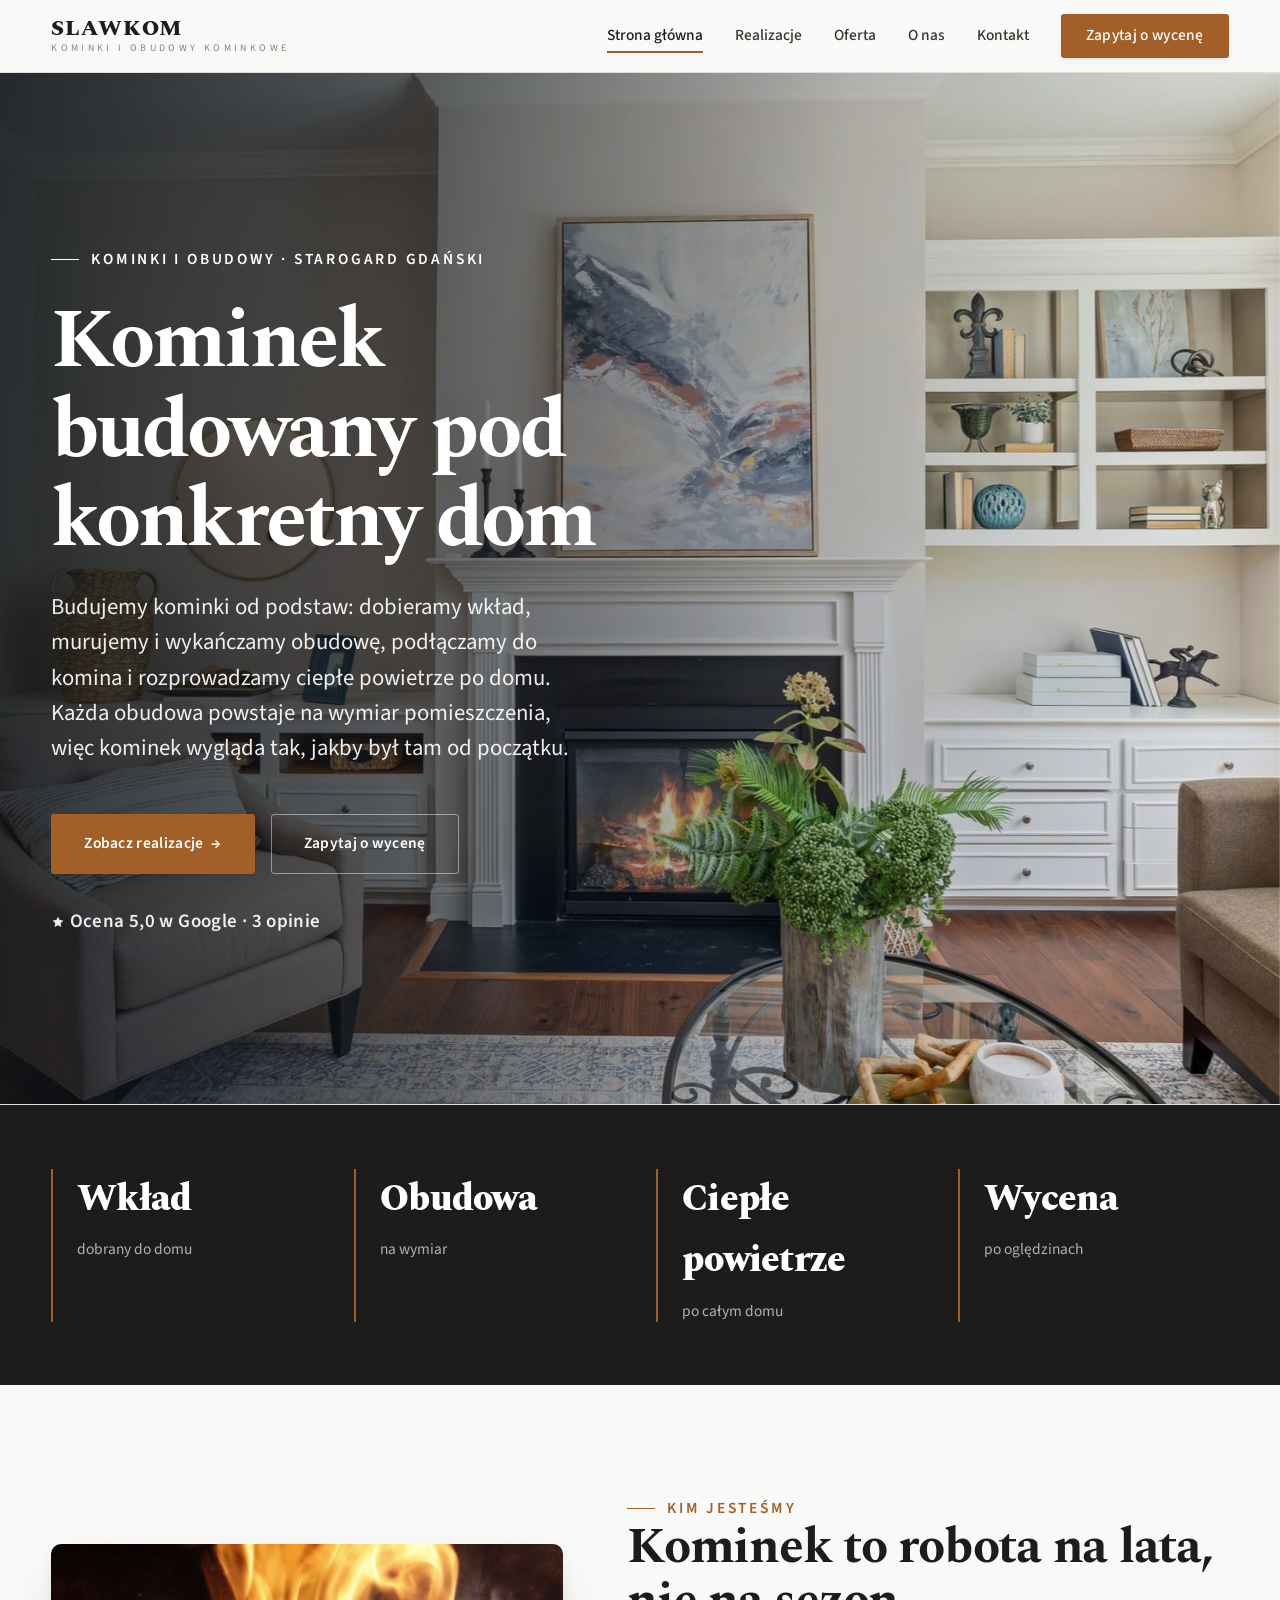
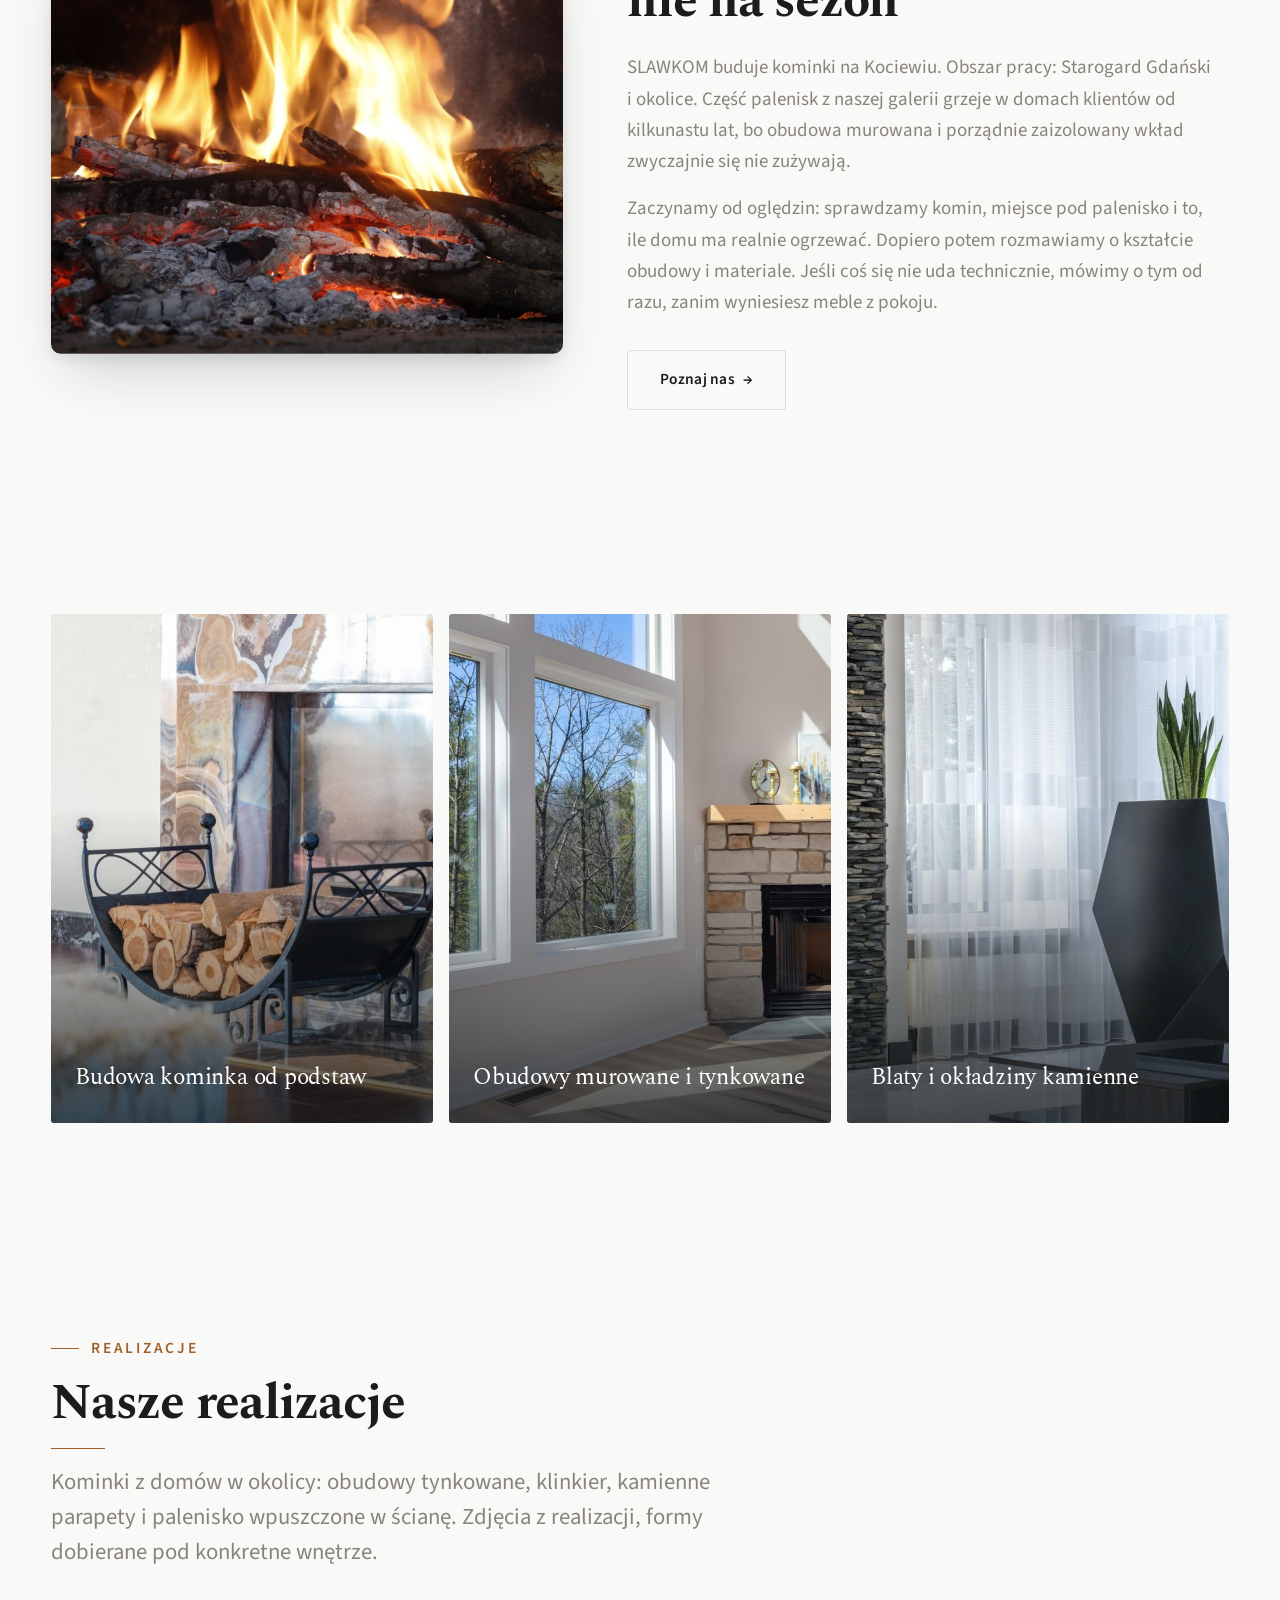
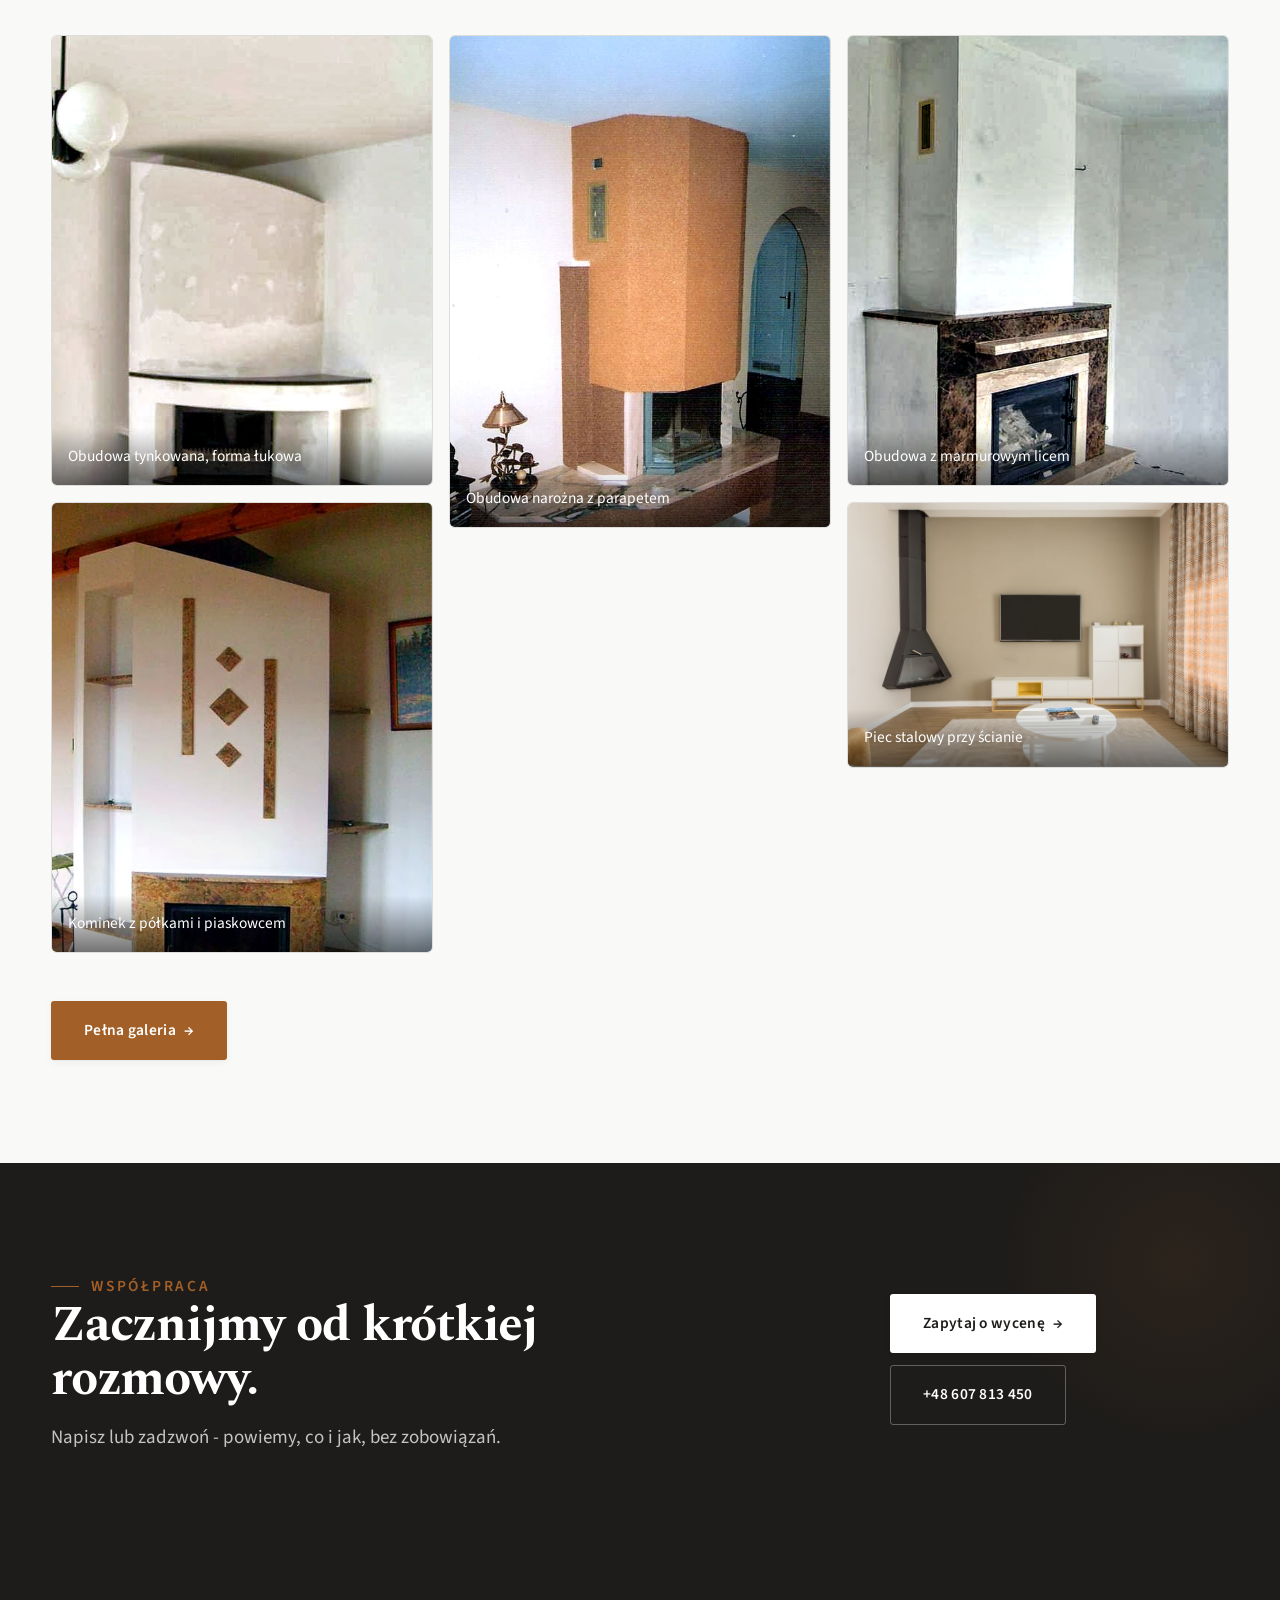
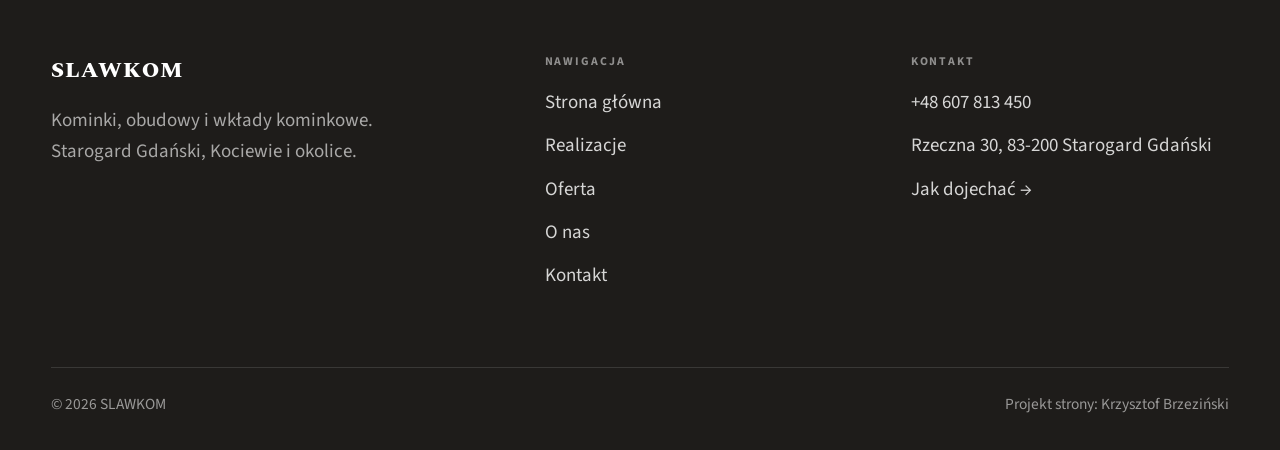
==== index.html @ 8eeb2917 "Strona demo: slawkom" ====
<!DOCTYPE html>
<html lang="pl">
<head>
<meta charset="UTF-8">
<meta name="viewport" content="width=device-width, initial-scale=1.0">
<title>SLAWKOM - Kominki, obudowy i wkłady kominkowe · Starogard Gdański</title>
<meta name="description" content="SLAWKOM - budowa kominków, obudowy murowane i tynkowane, montaż wkładów kominkowych, piece i rozprowadzenie ciepłego powietrza. Starogard Gdański i Kociewie. Zadzwoń i umów oględziny.">
<link rel="preconnect" href="https://fonts.googleapis.com">
<link rel="preconnect" href="https://fonts.gstatic.com" crossorigin>
<link href="https://fonts.googleapis.com/css2?family=Spectral:wght@500;600;700&family=Source+Sans+3:wght@400;500;600&display=swap" rel="stylesheet">
<link rel="stylesheet" href="assets/styles.css">
</head>
<body>

<header class="nav">
  <div class="wrap nav-inner">
    <a class="brand" href="index.html"><span class="name">SLAWKOM</span><span class="sub">Kominki i obudowy kominkowe</span></a>
    <nav class="nav-links">
      <a href="index.html" class="active">Strona główna</a>
      <a href="realizacje.html">Realizacje</a>
      <a href="oferta.html">Oferta</a>
      <a href="o-nas.html">O nas</a>
      <a href="kontakt.html">Kontakt</a>
      <a href="kontakt.html" class="btn btn-accent">Zapytaj o wycenę</a>
    </nav>
    <button class="nav-toggle" aria-label="Menu"><span></span><span></span><span></span></button>
  </div>
</header>

<section class="hero-cine">
  <img src="img/hero.jpg" fetchpriority="high" data-rotate="img/g11.jpg|img/g12.jpg" alt="SLAWKOM - Kominek budowany pod konkretny dom">
  <div class="wrap">
    <div class="hero-copy">
      <span class="eyebrow">Kominki i obudowy · Starogard Gdański</span>
      <h1>Kominek budowany pod konkretny dom</h1>
      <p class="lead">Budujemy kominki od podstaw: dobieramy wkład, murujemy i wykańczamy obudowę, podłączamy do komina i rozprowadzamy ciepłe powietrze po domu. Każda obudowa powstaje na wymiar pomieszczenia, więc kominek wygląda tak, jakby był tam od początku.</p>
      <div class="hero-actions">
        <a href="realizacje.html" class="btn btn-accent">Zobacz realizacje <span class="arr">→</span></a>
        <a href="kontakt.html" class="btn btn-ghost" style="color:#fff;border-color:rgba(255,255,255,.45)">Zapytaj o wycenę</a>
      </div>
      <div style="margin-top:var(--space-6);color:#fff;font-weight:600;letter-spacing:.02em;opacity:.92"><svg class="ico-star" width="14" height="14" viewBox="0 0 24 24" style="vertical-align:-2px" aria-hidden="true"><path d="M12 2.8l2.85 5.8 6.4.93-4.63 4.5 1.1 6.37L12 17.4l-5.72 3 1.1-6.37-4.63-4.5 6.4-.93L12 2.8Z" fill="currentColor"/></svg> Ocena 5,0 w Google · 3 opinie</div>
    </div>
  </div>
</section>
<section class="strip" style="padding-block:0">
  <div class="wrap">
    <div class="item reveal"><div class="k">Wkład</div><div class="v">dobrany do domu</div></div>
    <div class="item reveal"><div class="k">Obudowa</div><div class="v">na wymiar</div></div>
    <div class="item reveal"><div class="k">Ciepłe powietrze</div><div class="v">po całym domu</div></div>
    <div class="item reveal"><div class="k">Wycena</div><div class="v">po oględzinach</div></div>
  </div>
</section>
<section>
  <div class="wrap split">
    <div class="split-art reveal"><img src="img/g1.jpg" alt="SLAWKOM - realizacja" loading="lazy"></div>
    <div class="split-copy reveal">
      <span class="eyebrow">Kim jesteśmy</span>
      <h2>Kominek to robota na lata, nie na sezon</h2>
      <p class="muted">SLAWKOM buduje kominki na Kociewiu. Obszar pracy: Starogard Gdański i okolice. Część palenisk z naszej galerii grzeje w domach klientów od kilkunastu lat, bo obudowa murowana i porządnie zaizolowany wkład zwyczajnie się nie zużywają.</p>
      <p class="muted">Zaczynamy od oględzin: sprawdzamy komin, miejsce pod palenisko i to, ile domu ma realnie ogrzewać. Dopiero potem rozmawiamy o kształcie obudowy i materiale. Jeśli coś się nie uda technicznie, mówimy o tym od razu, zanim wyniesiesz meble z pokoju.</p>
      <a href="o-nas.html" class="btn btn-ghost">Poznaj nas <span class="arr">→</span></a>
    </div>
  </div>
</section>
<section class="gateways-band">
  <div class="wrap">
    <div class="gateways">
      <a href="oferta.html" class="gateway reveal"><img src="img/g2.jpg" alt="Budowa kominka od podstaw" loading="lazy"><span class="g-ttl">Budowa kominka od podstaw</span></a>
      <a href="oferta.html" class="gateway reveal"><img src="img/g7.jpg" alt="Obudowy murowane i tynkowane" loading="lazy"><span class="g-ttl">Obudowy murowane i tynkowane</span></a>
      <a href="oferta.html" class="gateway reveal"><img src="img/g8.jpg" alt="Blaty i okładziny kamienne" loading="lazy"><span class="g-ttl">Blaty i okładziny kamienne</span></a>
    </div>
  </div>
</section>
<section>
  <div class="wrap">
    <div class="head reveal">
      <span class="eyebrow">Realizacje</span>
      <h2>Nasze realizacje</h2>
      <p>Kominki z domów w okolicy: obudowy tynkowane, klinkier, kamienne parapety i palenisko wpuszczone w ścianę. Zdjęcia z realizacji, formy dobierane pod konkretne wnętrze.</p>
    </div>
    <div class="gallery-masonry">
      <figure class="m-tile reveal"><img src="img/g3.jpg" alt="Obudowa tynkowana, forma łukowa" loading="lazy"><div class="cap">Obudowa tynkowana, forma łukowa</div></figure>
      <figure class="m-tile reveal"><img src="img/g4.jpg" alt="Kominek z półkami i piaskowcem" loading="lazy"><div class="cap">Kominek z półkami i piaskowcem</div></figure>
      <figure class="m-tile reveal"><img src="img/g5.jpg" alt="Obudowa narożna z parapetem" loading="lazy"><div class="cap">Obudowa narożna z parapetem</div></figure>
      <figure class="m-tile reveal"><img src="img/g6.jpg" alt="Obudowa z marmurowym licem" loading="lazy"><div class="cap">Obudowa z marmurowym licem</div></figure>
      <figure class="m-tile reveal"><img src="img/g9.jpg" alt="Piec stalowy przy ścianie" loading="lazy"><div class="cap">Piec stalowy przy ścianie</div></figure>
    </div>
    <div style="margin-top:var(--space-7)" class="reveal"><a href="realizacje.html" class="btn btn-accent">Pełna galeria <span class="arr">→</span></a></div>
  </div>
</section>
<section class="cta">
  <div class="wrap">
    <div class="reveal">
      <span class="eyebrow">Współpraca</span>
      <h2>Zacznijmy od krótkiej rozmowy.</h2>
      <p>Napisz lub zadzwoń - powiemy, co i jak, bez zobowiązań.</p>
    </div>
    <div class="cta-actions reveal">
      <a href="kontakt.html" class="btn btn-light">Zapytaj o wycenę <span class="arr">→</span></a>
      <a href="tel:+48607813450" class="btn btn-ghost" style="color:#fff;border-color:rgba(255,255,255,.3)">+48 607 813 450</a>
    </div>
  </div>
</section>

<footer>
  <div class="wrap">
    <div class="foot-grid">
      <div class="foot-brand">
        <div class="name">SLAWKOM</div>
        <p>Kominki, obudowy i wkłady kominkowe. Starogard Gdański, Kociewie i okolice.</p>
      </div>
      <div class="foot-col">
        <h4>Nawigacja</h4>
        <a href="index.html">Strona główna</a>
        <a href="realizacje.html">Realizacje</a>
        <a href="oferta.html">Oferta</a>
        <a href="o-nas.html">O nas</a>
        <a href="kontakt.html">Kontakt</a>
      </div>
      <div class="foot-col">
        <h4>Kontakt</h4>
        <a href="tel:+48607813450">+48 607 813 450</a>
        <p>Rzeczna 30, 83-200 Starogard Gdański</p>
        <a href="https://maps.google.com/?cid=13414595257385920617" target="_blank" rel="noopener">Jak dojechać →</a>
      </div>
    </div>
    <div class="foot-bot">
      <span>© 2026 SLAWKOM</span>
      <span>Projekt strony: Krzysztof Brzeziński</span>
    </div>
  </div>
</footer>


<script src="assets/main.js"></script>
</body>
</html>
---- assets/styles.css ----
/* ============================================================
   STOLBASZ — premium, architektoniczny B2B fit-out
   Jasna paleta, zero brązu. System wg premium-web-craft.
   Projekt strony: Krzysztof Brzeziński
   ============================================================ */

:root{
  /* PALETA — jasna, architektoniczna, chłodna */
  --paper:#F2F1EE;          /* główne tło */
  --paper-2:#E5E3DE;        /* sekcje alternatywne (chłodny jasny szary) */
  --paper-3:#E5E3DE;        /* delikatne wypełnienia */
  --ink:#1E1C1A;            /* tekst główny — chłodny grafit */
  --ink-soft:#38332F;       /* nagłówki drugorzędne */
  --muted:#88837B;          /* tekst poboczny */
  --line:rgba(30,28,26,.12);/* hairline */
  --accent:#836A42;         /* stonowany petrol-slate — jedyny akcent */
  --accent-d:#67522F;
  --accent-soft:rgba(131,106,66,.10);
  --dark:#1E1C1A;           /* sekcje ciemne (stopka/CTA) */

  /* ODSTĘPY — skala 4/8 */
  --space-1:4px; --space-2:8px; --space-3:12px; --space-4:16px; --space-5:24px;
  --space-6:32px; --space-7:48px; --space-8:64px; --space-9:96px; --space-10:128px;

  /* TYPOGRAFIA — fluid clamp() (skala podbita 16.07.2026: większe, czytelniejsze litery — uwaga Adama) */
  --text-sm:clamp(.9rem,.87rem + .12vw,1rem);
  --text-base:clamp(1.08rem,1.04rem + .18vw,1.2rem);
  --text-lg:clamp(1.24rem,1.15rem + .34vw,1.44rem);
  --text-h3:clamp(1.34rem,1.22rem + .55vw,1.66rem);
  --text-h2:clamp(2.1rem,1.66rem + 2.1vw,3.1rem);
  --text-h1:clamp(2.9rem,2.1rem + 4vw,5.1rem);

  /* PROMIENIE — architektoniczne, raczej ostre */
  --r-sm:3px; --r-md:6px; --r-lg:10px;

  /* RUCH */
  --ease:cubic-bezier(.25,.46,.45,.94); --dur:.24s;

  /* CIENIE — miękkie, warstwowe */
  --sh-sm:0 1px 2px rgba(16,24,32,.04), 0 2px 8px rgba(16,24,32,.05);
  --sh-md:0 2px 6px rgba(16,24,32,.05), 0 12px 28px -8px rgba(16,24,32,.12);
  --sh-lg:0 6px 14px rgba(16,24,32,.07), 0 26px 56px -18px rgba(16,24,32,.22);

  --hairline:1px solid var(--line);

  --font-display:'Spectral',serif;
  --font-body:'Source Sans 3',sans-serif;
}

*{box-sizing:border-box;margin:0;padding:0}
html{scroll-behavior:smooth}
body{
  font-family:var(--font-body);
  font-size:var(--text-base);
  line-height:1.65;
  color:var(--ink);
  background:var(--paper);
  -webkit-font-smoothing:antialiased;
  text-rendering:optimizeLegibility;
}
img{max-width:100%;display:block}
a{color:inherit;text-decoration:none}

.wrap{width:min(92%,1180px);margin-inline:auto}
section{padding-block:clamp(52px,6.5vw,96px)}

h1,h2,h3{font-family:var(--font-display);font-weight:700;line-height:1.08;letter-spacing:-.02em;color:var(--ink)}
h1{font-size:var(--text-h1);letter-spacing:-.035em}
h2{font-size:var(--text-h2);letter-spacing:-.025em}
h3{font-size:var(--text-h3)}
p{max-width:65ch}

.eyebrow{
  font-family:var(--font-body);
  font-size:var(--text-sm);
  font-weight:600;
  letter-spacing:.18em;
  text-transform:uppercase;
  color:var(--accent);
  display:inline-flex;align-items:center;gap:var(--space-3);
}
.eyebrow::before{content:"";width:28px;height:1px;background:var(--accent);display:inline-block}

.muted{color:var(--muted)}
.lead{font-size:var(--text-lg);line-height:1.55;color:var(--ink-soft);max-width:50ch}

/* ---------- BUTTONS ---------- */
.btn{
  display:inline-flex;align-items:center;gap:var(--space-2);
  font-weight:600;font-size:var(--text-sm);letter-spacing:.02em;
  padding:var(--space-4) var(--space-6);
  border-radius:var(--r-sm);
  transition:transform var(--dur) var(--ease),box-shadow var(--dur) var(--ease),background var(--dur) var(--ease);
  cursor:pointer;border:1px solid transparent;
}
.btn-accent{background:var(--accent);color:#fff;box-shadow:var(--sh-sm)}
.btn-accent:hover{background:var(--accent-d);transform:translateY(-2px);box-shadow:var(--sh-md)}
.btn-accent:active{transform:translateY(0);box-shadow:var(--sh-sm)}
.btn-ghost{background:transparent;color:var(--ink);border-color:var(--line)}
.btn-ghost:hover{border-color:var(--accent);color:var(--accent);transform:translateY(-2px)}
.btn-light{background:#fff;color:var(--ink);box-shadow:var(--sh-sm)}
.btn-light:hover{transform:translateY(-2px);box-shadow:var(--sh-md)}
.btn .arr{transition:transform var(--dur) var(--ease)}
.btn:hover .arr{transform:translateX(4px)}

/* ---------- NAV ---------- */
.nav{
  position:sticky;top:0;z-index:50;
  background:color-mix(in srgb,var(--paper) 88%,transparent);
  backdrop-filter:saturate(140%) blur(10px);
  border-bottom:var(--hairline);
}
.nav-inner{display:flex;align-items:center;justify-content:space-between;height:72px}
.brand{display:flex;flex-direction:column;line-height:1}
.brand .name{font-family:var(--font-display);font-weight:800;font-size:1.35rem;letter-spacing:.04em}
.brand .sub{font-size:.62rem;letter-spacing:.34em;text-transform:uppercase;color:var(--muted);margin-top:5px}
.nav-links{display:flex;align-items:center;gap:var(--space-6)}
.nav-links a{font-size:var(--text-sm);font-weight:500;color:var(--ink-soft);position:relative;padding-block:4px;transition:color var(--dur) var(--ease)}
.nav-links a::after{content:"";position:absolute;left:0;bottom:0;width:0;height:1.5px;background:var(--accent);transition:width var(--dur) var(--ease)}
.nav-links a:hover,.nav-links a.active{color:var(--ink)}
.nav-links a:hover::after,.nav-links a.active::after{width:100%}
.nav-links .btn{padding:var(--space-2) var(--space-5)}
/* przyciski w nav: właściwy kolor (przebij .nav-links a) + bez podkreślenia */
.nav-links a.btn-accent{color:#fff}
.nav-links a.btn-ghost,.nav-links a.btn-light{color:var(--ink)}
.nav-links a.btn::after{display:none}
.nav-toggle{display:none;background:none;border:none;cursor:pointer;flex-direction:column;gap:5px;padding:8px}
.nav-toggle span{width:24px;height:2px;background:var(--ink);transition:var(--dur)}

/* ---------- HERO (split) ---------- */
.hero{position:relative;overflow:hidden;border-bottom:var(--hairline)}
.hero-grid{display:grid;grid-template-columns:1.05fr .95fr;gap:clamp(24px,4vw,60px);align-items:center;
  padding-block:clamp(36px,4.5vw,64px)}
.hero-copy .eyebrow{margin-bottom:var(--space-5)}
.hero-copy h1{margin-bottom:var(--space-5)}
.hero-copy .lead{margin-bottom:var(--space-7)}
.hero-actions{display:flex;flex-wrap:wrap;gap:var(--space-4)}
.hero-art{position:relative;aspect-ratio:4/3;border-radius:var(--r-lg);overflow:hidden;box-shadow:var(--sh-lg)}
.hero-art img{width:100%;height:100%;object-fit:cover}
.hero-art::after{content:"";position:absolute;inset:0;background:linear-gradient(180deg,transparent 55%,rgba(18,24,28,.28))}
.hero-badge{position:absolute;left:var(--space-5);bottom:var(--space-5);z-index:2;
  background:rgba(252,252,251,.94);backdrop-filter:blur(4px);
  border-radius:var(--r-md);padding:var(--space-4) var(--space-5);box-shadow:var(--sh-md);max-width:78%}
.hero-badge strong{display:block;font-family:var(--font-display);font-size:1rem;letter-spacing:-.01em}
.hero-badge span{font-size:var(--text-sm);color:var(--muted)}

/* ---------- HERO duży / kinowy (strona główna) ---------- */
.hero-cine{position:relative;min-height:clamp(560px,82vh,840px);min-height:clamp(560px,82svh,840px);display:flex;align-items:center;overflow:hidden;border-bottom:var(--hairline)}
.hero-cine>img{position:absolute;inset:0;width:100%;height:100%;object-fit:cover;z-index:0}
.hero-cine::after{content:"";position:absolute;inset:0;z-index:1;
  background:linear-gradient(95deg,rgba(13,18,23,.86) 0%,rgba(13,18,23,.64) 32%,rgba(13,18,23,.24) 62%,rgba(13,18,23,.04) 100%)}
.hero-cine .wrap{position:relative;z-index:2;padding-block:var(--space-8)}
.hero-cine .hero-copy{max-width:660px}
.hero-cine .eyebrow{color:#fff;margin-bottom:var(--space-5)}
.hero-cine .eyebrow::before{background:#fff}
.hero-cine h1{color:#fff;margin-bottom:var(--space-5);font-size:clamp(2.9rem,2rem + 4.4vw,5.2rem)}
.hero-cine .lead{color:rgba(255,255,255,.92);max-width:48ch;margin-bottom:var(--space-7)}
.hero-cine .hero-actions{display:flex;flex-wrap:wrap;gap:var(--space-4)}
@media(max-width:680px){
  .hero-cine{min-height:clamp(520px,76vh,640px);min-height:clamp(520px,76svh,640px);align-items:flex-end}
  .hero-cine::after{background:linear-gradient(0deg,rgba(13,18,23,.9) 6%,rgba(13,18,23,.45) 55%,rgba(13,18,23,.25) 100%)}
  .hero-cine .wrap{padding-bottom:var(--space-9)}
}

/* full-bleed hero variant (podstrony) */
.pagehead{position:relative;min-height:46vh;min-height:46svh;display:flex;align-items:flex-end;overflow:hidden;border-bottom:var(--hairline)}
.pagehead img{position:absolute;inset:0;width:100%;height:100%;object-fit:cover}
.pagehead::after{content:"";position:absolute;inset:0;background:linear-gradient(180deg,rgba(18,24,28,.25),rgba(18,24,28,.62))}
.pagehead .wrap{position:relative;z-index:2;padding-block:var(--space-9);color:#fff}
.pagehead h1{color:#fff;max-width:18ch}
.pagehead .eyebrow{color:#fff}
.pagehead .eyebrow::before{background:#fff}
.pagehead p{color:rgba(255,255,255,.86);margin-top:var(--space-4);max-width:54ch}

/* ---------- STRIP (pasek skrótów / liczby) ---------- */
.strip{background:var(--dark);color:#fff}
.strip .wrap{display:grid;grid-template-columns:repeat(4,1fr);gap:var(--space-6);padding-block:var(--space-8)}
.strip .item .k{font-family:var(--font-display);font-size:clamp(1.6rem,1.2rem + 1.4vw,2.4rem);font-weight:800;letter-spacing:-.02em;color:#fff}
.strip .item .v{font-size:var(--text-sm);color:rgba(255,255,255,.66);margin-top:var(--space-2);line-height:1.45}
.strip .item{border-left:2px solid var(--accent);padding-left:var(--space-5)}

/* ---------- SECTION HEAD ---------- */
.head{max-width:48rem;margin-bottom:var(--space-8)}
.head.center{margin-inline:auto;text-align:center}
.head .eyebrow{margin-bottom:var(--space-4)}
.head h2{margin-bottom:var(--space-4)}
.head p{color:var(--muted);font-size:var(--text-lg);line-height:1.55}
.head.center p{margin-inline:auto}

/* ---------- INTRO SPLIT ---------- */
.split{display:grid;grid-template-columns:.92fr 1.08fr;gap:clamp(28px,5vw,80px);align-items:center}
.split.rev{grid-template-columns:1.08fr .92fr}
.split.rev .split-art{order:-1}
.split-art{position:relative;aspect-ratio:5/4;border-radius:var(--r-lg);overflow:hidden;box-shadow:var(--sh-lg)}
.split-art img{width:100%;height:100%;object-fit:cover}
.split-copy h2{margin-bottom:var(--space-5)}
.split-copy p+p{margin-top:var(--space-4)}
.split-copy .btn{margin-top:var(--space-6)}

/* ---------- SERVICES (zakres) ---------- */
.svc-grid{display:grid;grid-template-columns:repeat(auto-fit,minmax(280px,1fr));gap:var(--space-5)}
.svc{background:#fff;border:var(--hairline);border-radius:var(--r-md);padding:var(--space-7) var(--space-6);
  transition:transform var(--dur) var(--ease),box-shadow var(--dur) var(--ease),border-color var(--dur) var(--ease);
  position:relative;overflow:hidden}
.svc::before{content:"";position:absolute;left:0;top:0;width:3px;height:0;background:var(--accent);transition:height var(--dur) var(--ease)}
.svc:hover{transform:translateY(-4px);box-shadow:var(--sh-md);border-color:transparent}
.svc:hover::before{height:100%}
.svc .ic{font-family:var(--font-display);font-size:.8rem;font-weight:700;letter-spacing:.12em;color:var(--accent);margin-bottom:var(--space-4)}
.svc h3{margin-bottom:var(--space-3);font-size:1.22rem}
.svc p{color:var(--muted);font-size:var(--text-base);line-height:1.6}

/* big detailed service rows */
.svc-row{display:grid;grid-template-columns:.8fr 1.2fr;gap:clamp(20px,4vw,60px);align-items:center;padding-block:var(--space-8)}
.svc-row+.svc-row{border-top:var(--hairline)}
.svc-row.rev{grid-template-columns:1.2fr .8fr}
.svc-row.rev .svc-row-art{order:-1}
.svc-row-art{aspect-ratio:4/3;border-radius:var(--r-md);overflow:hidden;box-shadow:var(--sh-md)}
.svc-row-art img{width:100%;height:100%;object-fit:cover}
.svc-row h3{font-size:1.5rem;margin-bottom:var(--space-4)}
.svc-row .num{font-family:var(--font-display);font-size:.85rem;font-weight:700;letter-spacing:.14em;color:var(--accent);display:block;margin-bottom:var(--space-3)}
.svc-row ul{list-style:none;margin-top:var(--space-4);display:flex;flex-direction:column;gap:var(--space-2)}
.svc-row li{position:relative;padding-left:var(--space-5);color:var(--muted);font-size:var(--text-base)}
.svc-row li::before{content:"";position:absolute;left:0;top:.62em;width:8px;height:1px;background:var(--accent)}

/* ---------- GALLERY (realizacje) ---------- */
.gallery{display:grid;grid-template-columns:repeat(12,1fr);gap:var(--space-4);grid-auto-rows:200px}
/* GALERIA MASONRY — pionowe zdjęcia (portrety beauty/wellness) bez przycinania: kolumny, height auto */
.gallery-masonry{column-count:3;column-gap:var(--space-4)}
@media(max-width:900px){.gallery-masonry{column-count:2}}
@media(max-width:560px){.gallery-masonry{column-count:1}}
.gallery-masonry .m-tile{break-inside:avoid;margin:0 0 var(--space-4);padding:0;position:relative;overflow:hidden;border-radius:var(--r-md);border:1px solid var(--line)}
.gallery-masonry .m-tile img{width:100%;height:auto;display:block}
.gallery-masonry .m-tile .cap{position:absolute;left:0;right:0;bottom:0;padding:var(--space-4);color:#fff;background:linear-gradient(0deg,rgba(0,0,0,.55),transparent);font-size:var(--text-sm)}
.gallery-masonry .m-tile .cap small{display:block;font-weight:400;opacity:.78;letter-spacing:.04em;text-transform:uppercase;font-size:.66rem;margin-top:3px}
.tile{position:relative;overflow:hidden;border-radius:var(--r-md);box-shadow:var(--sh-sm);
  transition:transform var(--dur) var(--ease),box-shadow var(--dur) var(--ease)}
.tile img{width:100%;height:100%;object-fit:cover;transition:transform .6s var(--ease)}
.tile:hover{box-shadow:var(--sh-md)}
.tile:hover img{transform:scale(1.05)}
.tile .cap{position:absolute;left:0;right:0;bottom:0;padding:var(--space-5) var(--space-4) var(--space-4);
  background:linear-gradient(transparent,rgba(18,24,28,.78));color:#fff;
  font-size:var(--text-sm);font-weight:600;letter-spacing:.01em;
  opacity:0;transform:translateY(8px);transition:var(--dur) var(--ease)}
.tile:hover .cap{opacity:1;transform:translateY(0)}
.tile .cap small{display:block;font-weight:400;opacity:.78;letter-spacing:.04em;text-transform:uppercase;font-size:.66rem;margin-top:3px}
/* bento spans */
.t-wide{grid-column:span 6}
.t-tall{grid-column:span 6;grid-row:span 2}
.t-std{grid-column:span 6}
.t-third{grid-column:span 4}
.t-two3{grid-column:span 8}

/* ---------- TRUST / WIARYGODNOŚĆ ---------- */
.trust{background:var(--paper-2)}
.trust-grid{display:grid;grid-template-columns:repeat(auto-fit,minmax(240px,1fr));gap:var(--space-5);margin-top:var(--space-7)}
.trust-card{background:#fff;border-radius:var(--r-md);padding:var(--space-7) var(--space-6);box-shadow:var(--sh-sm);border-top:3px solid var(--accent)}
.trust-card .big{font-family:var(--font-display);font-size:clamp(1.8rem,1.3rem + 1.6vw,2.6rem);font-weight:800;letter-spacing:-.02em;color:var(--ink);line-height:1}
.trust-card h3{font-size:1.12rem;margin:var(--space-3) 0 var(--space-2)}
.trust-card p{color:var(--muted);font-size:var(--text-base);line-height:1.55}

/* ---------- CTA band ---------- */
.cta{background:var(--dark);color:#fff;position:relative;overflow:hidden}
.cta .wrap{display:grid;grid-template-columns:1.4fr .6fr;gap:var(--space-7);align-items:center;position:relative;z-index:2}
.cta h2{color:#fff;max-width:20ch}
.cta p{color:rgba(255,255,255,.74);margin-top:var(--space-4)}
.cta-actions{display:flex;flex-direction:column;gap:var(--space-3);align-items:flex-start}
.cta::before{content:"";position:absolute;right:-80px;top:-80px;width:360px;height:360px;border-radius:50%;
  background:radial-gradient(circle,var(--accent-soft),transparent 70%)}

/* ---------- CONTACT ---------- */
.contact-grid{display:grid;grid-template-columns:.85fr 1.15fr;gap:clamp(28px,4vw,56px);align-items:start}
.info-list{display:flex;flex-direction:column;gap:var(--space-2)}
.info-row{display:flex;gap:var(--space-4);align-items:flex-start;padding-block:var(--space-4);border-bottom:var(--hairline)}
.info-row .ic{flex:none;width:42px;height:42px;display:grid;place-items:center;border-radius:50%;
  background:var(--accent-soft);color:var(--accent);font-size:1.05rem}
.info-row .lbl{font-size:.72rem;letter-spacing:.14em;text-transform:uppercase;color:var(--muted)}
.info-row .val{font-weight:600;font-size:var(--text-base);margin-top:2px}
.info-row a.val:hover{color:var(--accent)}
.map{border:none;border-radius:var(--r-lg);box-shadow:var(--sh-md);width:100%;height:100%;min-height:380px;filter:grayscale(.2) contrast(1.02)}
.form{background:#fff;border:var(--hairline);border-radius:var(--r-lg);padding:clamp(24px,3vw,40px);box-shadow:var(--sh-sm)}
.form .fld{margin-bottom:var(--space-5)}
.form label{display:block;font-size:var(--text-sm);font-weight:600;margin-bottom:var(--space-2)}
.form input,.form textarea{width:100%;font-family:inherit;font-size:var(--text-base);color:var(--ink);
  padding:var(--space-4);border:var(--hairline);border-radius:var(--r-sm);background:var(--paper);transition:border-color var(--dur)}
.form input:focus,.form textarea:focus{outline:none;border-color:var(--accent);background:#fff}
.form textarea{resize:vertical;min-height:120px}
.form .note{font-size:var(--text-sm);color:var(--muted);margin-top:var(--space-3)}

/* ---------- FOOTER ---------- */
footer{background:var(--dark);color:#fff;padding-block:var(--space-9) var(--space-6)}
.foot-grid{display:grid;grid-template-columns:1.4fr 1fr 1fr;gap:var(--space-7);margin-bottom:var(--space-8)}
.foot-brand .name{font-family:var(--font-display);font-weight:800;font-size:1.4rem;letter-spacing:.04em}
.foot-brand p{color:rgba(255,255,255,.62);margin-top:var(--space-4);font-size:var(--text-base);max-width:38ch}
.foot-col h4{font-size:.74rem;letter-spacing:.16em;text-transform:uppercase;color:rgba(255,255,255,.5);margin-bottom:var(--space-4)}
.foot-col a,.foot-col p{display:block;color:rgba(255,255,255,.82);font-size:var(--text-base);margin-bottom:var(--space-3)}
.foot-col a:hover{color:#fff}
.foot-bot{border-top:1px solid rgba(255,255,255,.12);padding-top:var(--space-5);display:flex;justify-content:space-between;flex-wrap:wrap;gap:var(--space-3);
  font-size:var(--text-sm);color:rgba(255,255,255,.55)}
.foot-bot a:hover{color:#fff}

/* ---------- REVEAL ---------- */
.reveal{opacity:0;transform:translateY(22px);transition:opacity .6s var(--ease),transform .6s var(--ease)}
.reveal.in{opacity:1;transform:none}

/* ---------- RESPONSIVE ---------- */
@media(max-width:920px){
  .hero-grid,.split,.split.rev,.svc-row,.svc-row.rev,.cta .wrap,.contact-grid,.foot-grid{grid-template-columns:1fr}
  .split.rev .split-art,.svc-row.rev .svc-row-art{order:0}
  .hero-art{aspect-ratio:16/10;max-height:420px}
  .strip .wrap{grid-template-columns:repeat(2,1fr);gap:var(--space-7)}
  .gallery{grid-auto-rows:180px}
  .t-wide,.t-tall,.t-std,.t-third,.t-two3{grid-column:span 6}
  .t-tall{grid-row:span 1}
  .cta-actions{flex-direction:row;flex-wrap:wrap}
  .foot-grid{gap:var(--space-6)}
}
@media(max-width:680px){
  .nav-links{position:fixed;inset:72px 0 auto 0;background:var(--paper);flex-direction:column;align-items:stretch;
    gap:0;padding:var(--space-4) 6%;border-bottom:var(--hairline);box-shadow:var(--sh-md);
    transform:translateY(-120%);transition:transform var(--dur) var(--ease)}
  .nav-links.open{transform:translateY(0)}
  .nav-links a{padding-block:var(--space-4);border-bottom:var(--hairline)}
  .nav-links .btn{margin-top:var(--space-3);justify-content:center}
  .nav-toggle{display:flex}
  .strip .wrap{grid-template-columns:1fr}
  .gallery{grid-template-columns:repeat(6,1fr)}
  .foot-grid{grid-template-columns:1fr}
}
@media(prefers-reduced-motion:reduce){
  *{animation-duration:.01ms!important;transition:none!important}
  .reveal{opacity:1!important;transform:none!important}
  html{scroll-behavior:auto}
}

/* ============================================================
   PREMIUM LAYER — destylat deep-researchu branż (anty-AI, spokój).
   Zmienne STOLBASZ (--accent/--ink/--paper/--line/--dark). Ruch ledwo
   zauważalny, krzywa cubic-bezier(.16,.84,.44,1); prefers-reduced-motion
   pokryte blanketem wyżej. Karty hairline zamiast cieni = #1 sygnał „nie-AI".
   ============================================================ */

/* więcej oddechu między sekcjami (liderzy: 110-130px) */
section{padding-block:clamp(64px,8vw,128px)}

/* 1) Aksamitny reveal — dłuższa, miękka krzywa zamiast „skoku" */
.reveal{transition:opacity .9s cubic-bezier(.16,.84,.44,1),transform .9s cubic-bezier(.16,.84,.44,1);will-change:opacity,transform}
/* stagger TYLKO w galerii (tam pozycja = porządek dzieci) */
.gallery .reveal:nth-child(2){transition-delay:.07s}
.gallery .reveal:nth-child(3){transition-delay:.14s}
.gallery .reveal:nth-child(4){transition-delay:.21s}
.gallery .reveal:nth-child(5){transition-delay:.28s}
.gallery .reveal:nth-child(6){transition-delay:.35s}

/* 2) Hero STATYCZNY na .hero-cine — Ken Burns CAŁKIEM WYŁĄCZONY 26.06 (3. zgłoszenie Szymona).
   GENEZA: animowanie scale na <img> hero z teksturami (cegły/framugi) re-samplinguje obraz
   klatka po klatce → na części ekranów drobne drganie/shimmer = „heroshot się trzęsie".
   translateY usunięto wcześniej, scale-only + will-change/GPU NIE wystarczyły do GWARANCJI gładkości.
   Krzysztof zażądał pewności („make sure, że błąd się nie pojawi") > efekt. Zero animacji = 0% drgania.
   Delikatny zoom zostaje TYLKO w pełnoekranowych hero gastro/studio (hg-bg/hs-bg — tło, inny
   mechanizm, chwalone, nigdy nie zgłaszane). NIE wracać do KB na .hero-cine bez realnego testu
   na sprzęcie klienta — to ryzyko regresji „trzęsienia”. */
/* BEZPIECZNY "wow" na hero = jednorazowy FADE-IN (opacity), nie zoom.
   opacity nie dotyka bitmapy → gładkie na KAŻDYM zdjęciu/ekranie/GPU, zero ryzyka migotania.
   Geometryczny ruch (scale/translate) na .hero-cine jest ZAKAZANY (bramka pilnuje). */
@keyframes heroFade{from{opacity:0}to{opacity:1}}
.hero-cine>img{transform:none;animation:heroFade 1.1s ease-out both}

/* 3) Akcentowy hairline pod nagłówkiem sekcji, który „rysuje się" przy wejściu */
.head h2{position:relative;padding-bottom:18px}
.head h2::after{content:"";position:absolute;left:0;bottom:0;height:1px;width:0;background:var(--accent);transition:width 1s cubic-bezier(.16,.84,.44,1) .15s}
.head.center h2::after{left:50%;transform:translateX(-50%)}
.head.reveal.in h2::after,.head.center.reveal.in h2::after{width:54px}

/* 4) Karty HAIRLINE zamiast cieni/zaokrągleń (najmocniejszy anty-AI detal) */
.svc{background:transparent;border:1px solid var(--line);border-radius:var(--r-sm);box-shadow:none}
.svc:hover{box-shadow:none;border-color:var(--accent);transform:translateY(-3px)}
.trust-card{background:transparent;box-shadow:none;border:1px solid var(--line);border-top:2px solid var(--accent);border-radius:var(--r-sm)}
.tile{box-shadow:none;border-radius:var(--r-sm)}
.tile:hover{box-shadow:none}

/* 5) Sticky-nav kondensuje się po przewinięciu (sygnał dopracowania) */
.nav{transition:box-shadow .4s ease,background .4s ease}
.nav.is-stuck{box-shadow:0 1px 0 var(--line),0 14px 30px -24px rgba(0,0,0,.45)}
.nav-inner{transition:height .35s var(--ease)}
.nav.is-stuck .nav-inner{height:60px}

/* 6) MANIFESTO — pełnoekranowy cytat-bohater (zastępuje generyczne „Dlaczego my") */
.manifesto{background:var(--paper-2);text-align:center}
.manifesto .wrap{max-width:60rem}
.manifesto p{font-family:var(--font-display);font-style:italic;font-size:clamp(1.6rem,1rem + 2.4vw,2.8rem);line-height:1.32;color:var(--ink-soft);margin-inline:auto;max-width:26ch;position:relative;padding-top:var(--space-8)}
.manifesto p::before{content:"";position:absolute;top:0;left:50%;transform:translateX(-50%);width:54px;height:1px;background:var(--accent)}
.manifesto p span{color:var(--accent);font-style:italic}

/* 7) GATEWAYS — 3 duże bramy-zdjęcia (zamiast paska menu usług) */
.gateways{display:grid;grid-template-columns:repeat(3,1fr);gap:var(--space-4)}
.gateway{position:relative;aspect-ratio:3/4;overflow:hidden;border-radius:var(--r-sm);display:block}
.gateway img{width:100%;height:100%;object-fit:cover;transition:transform .8s var(--ease),filter .5s var(--ease)}
.gateway::after{content:"";position:absolute;inset:0;background:linear-gradient(180deg,transparent 38%,rgba(18,24,28,.74))}
.gateway:hover img{transform:scale(1.05);filter:brightness(1.05)}
.gateway .g-ttl{position:absolute;left:0;right:0;bottom:0;z-index:2;padding:var(--space-6) var(--space-5);color:#fff;font-family:var(--font-display);font-size:1.45rem;letter-spacing:-.01em;line-height:1.15}
.gateway .g-ttl small{display:block;font-family:var(--font-body);font-size:var(--text-sm);font-weight:400;opacity:.82;letter-spacing:.03em;margin-top:5px}
@media(max-width:760px){.gateways{grid-template-columns:1fr}.gateway{aspect-ratio:16/10}}

/* 8) LOGO klienta w nagłówku (gdy podane --logo) */
/* 52px domyślnie (feedback Bartka 06.07.2026: 40px ginęło, uwaga padła 3x; ~56px sprawdzone na żywym demie anna-borowiec-makeup) */
.brand-logo{height:64px;width:auto;max-width:300px;object-fit:contain;display:block}
.nav.is-stuck .brand-logo{height:52px}
@media(max-width:680px){.brand-logo{height:46px;max-width:210px}}


/* === RWD: nagłówki na wąskich ekranach (dodane 17.07.2026 razem z fixem clamp) ===
   Po przywróceniu działania clamp() dolna granica --text-h1 (2.9rem) rozpychała
   dokument przy długich polskich słowach na telefonach. Tu ją zjeżdżamy. */
@media (max-width:560px){
  :root{
    --text-h1:clamp(1.9rem, 1.15rem + 4.4vw, 2.7rem);
    --text-h2:clamp(1.5rem, 1rem + 3vw, 2.1rem);
  }
  .hero-cine h1{font-size:clamp(1.9rem, 1.15rem + 4.4vw, 2.7rem)}
  h1,h2{overflow-wrap:break-word}
}

/* GODZINY (godziny_grid z briefu) — dzień po lewej, godziny po prawej. Wcześniej BRAK stylu
   powodował sklejenie "Poniedziałek-Piątek8:00-20:00" (dodane 2026-07-21). Neutralne dla dem bez grafiku. */
.godz{display:flex;flex-direction:column;gap:2px;max-width:440px;margin-top:8px}
.godz-row{display:flex;justify-content:space-between;align-items:baseline;gap:24px;padding:10px 0;border-bottom:1px solid var(--line)}
.godz-row:last-child{border-bottom:0}
.godz-row b{font-weight:600;color:var(--ink)}
.godz-row span{color:var(--muted);white-space:nowrap}

/* === MOTION LAYER v2 (silnik) === */
/* ============================================================
   MOTION LAYER v2 — warstwa RUCHU wspólna dla wszystkich rodzin (2026-07-26)
   ------------------------------------------------------------
   PO CO: dema były technicznie poprawne, ale statyczne („za mało efektowne",
   K. 26.07). Ta warstwa dokłada to, co dziś odróżnia stronę premium od
   porządnej: maskowane wejście nagłówków, zdjęcia odsłaniane kurtyną + zoom-out,
   parallax sterowany scrollem (CSS scroll-driven, zero JS w pętli scrolla),
   płynne przejścia MIĘDZY podstronami (View Transitions), stagger siatek.

   ZASADY BEZPIECZEŃSTWA (wynikają z realnych wpadek — NIE łamać):
   1. ⛔ ZERO ruchu geometrycznego na `.hero-cine>img` — skalowanie teksturowanej
      bitmapy = shimmer („heroshot się trzęsie", 3x Szymon). Hero rusza się TYLKO
      tekstem i tylko raz. Bramka predeploy tego pilnuje.
   2. Stan początkowy (ukrycie) ustawia ZAWSZE JavaScript przez klasę `.mt-on`
      na <html>. Bez JS / przy błędzie JS strona wygląda dokładnie jak przed tą
      warstwą — nigdy pusty ekran (wpadka Zmalovane 29.06).
   3. Używamy osobnych właściwości `scale:` / `translate:` zamiast `transform:` —
      dzięki temu wejście NIE kasuje istniejących hoverów (które jadą na transform).
   4. Każdy efekt „drogi" (parallax) tylko desktop + tylko gdy przeglądarka umie
      scroll-driven animations. Mobile dostaje sam fade/mask (bateria, jank).
   5. prefers-reduced-motion wyłącza wszystko (blanket w base.css + własne guardy).
   ============================================================ */

:root{
  --mt-ease:cubic-bezier(.16,.84,.44,1);
  --mt-step:70ms;          /* odstęp między kolejnymi elementami siatki */
}

/* ---------- 1) STAGGER — kolejne elementy siatki wchodzą po sobie ----------
   JS ustawia --i (numer w grupie). Podbita specyficzność (:nth-child(n)) bije
   sztywne delaye galerii z base.css, nie ruszając tamtego pliku. */
.reveal{transition-delay:calc(var(--i,0) * var(--mt-step))}
.gallery .reveal:nth-child(n),
.gateways .reveal:nth-child(n),
.svc-grid .reveal:nth-child(n){transition-delay:calc(var(--i,0) * var(--mt-step))}

/* dłuższy, bardziej „aksamitny" dojazd + delikatny zoom-out całej karty */
.mt-on .reveal{transition-duration:1s,1s}

/* ---------- 2) NAGŁÓWKI — wjazd linia po linii zza maski ----------
   JS dzieli tekst na realne linie (po pomiarze) i owija w .mt-line>i.
   Efekt „szuflady": litery wjeżdżają z dołu, obcięte krawędzią linii. */
.mt-lines .mt-line{display:block;overflow:hidden;padding-bottom:.08em;margin-bottom:-.08em}
.mt-lines .mt-line > i{
  display:block;font-style:inherit;
  translate:0 108%;
  transition:translate 1.05s var(--mt-ease) var(--mt-d,0s);
}
.mt-lines.mt-in .mt-line > i{translate:0 0}

/* wariant awaryjny (nagłówek ma zagnieżdżony markup → nie dzielimy na linie) */
.mt-fade{opacity:0;translate:0 18px;transition:opacity .9s var(--mt-ease) var(--mt-d,0s),translate .9s var(--mt-ease) var(--mt-d,0s)}
.mt-fade.mt-in{opacity:1;translate:0 0}

/* ---------- 3) ZDJĘCIA — odsłanianie „kurtyną" + zoom-out do naturalnej skali ----
   clip-path jedzie od dołu do góry, jednocześnie obraz schodzi z 1.10 do 1.
   Uwaga: `scale:` (nie transform) → hover .tile:hover img{transform:scale(1.05)}
   nadal działa i nie kłóci się z wejściem. */
.mt-on .mt-ph > img,
.mt-on .mt-ph > picture > img{
  clip-path:inset(0 0 100% 0);
  scale:1.10;
  transition:clip-path 1.15s var(--mt-ease) var(--mt-d,0s),
             scale 1.6s var(--mt-ease) var(--mt-d,0s);
}
.mt-on .mt-ph.in > img,
.mt-on .in .mt-ph > img,
.mt-on .mt-ph.mt-in > img,
.mt-on .mt-ph.in > picture > img,
.mt-on .in .mt-ph > picture > img{clip-path:inset(0 0 0 0);scale:1}

/* podpis kafla — delikatnie widoczny od razu, pełny na hover (mniej „martwych" kafli) */
.mt-on .tile .cap{opacity:.001}
.mt-on .tile.in .cap{opacity:.9;translate:0 0;transform:none}
.mt-on .tile.in:hover .cap{opacity:1}

/* ---------- 4) PARALLAX — sterowany scrollem, natywnym CSS (bez JS) ----------
   animation-timeline:view() = przeglądarka sama liczy postęp elementu w oknie.
   Zero listenerów scrolla → zero janku. Desktop only, tylko gdy wspierane. */
@supports (animation-timeline: view()){
  @media (prefers-reduced-motion:no-preference) and (min-width:900px){
    .mt-para{overflow:hidden}
    .mt-para > img{
      height:114%;
      position:relative;top:-7%;
      animation:mtPara linear both;
      animation-timeline:view();
      animation-range:cover 0% cover 100%;
      will-change:translate;
    }
    @keyframes mtPara{from{translate:0 -4.5%}to{translate:0 4.5%}}

    /* sekcje wchodzą z lekkim „oddechem" — zanika przy wyjeździe z ekranu */
    .mt-breathe{
      animation:mtBreathe linear both;
      animation-timeline:view();
      animation-range:entry 0% entry 70%;
    }
    @keyframes mtBreathe{from{opacity:.35}to{opacity:1}}
  }
}

/* ---------- 4b) ŻYWY NAGŁÓWEK — przenikanie kadrów ----------
   Warstwy leżą DOKŁADNIE na zdjęciu hero i różnią się tylko przezroczystością.
   ⛔ Żadnego scale/translate — to skalowanie bitmapy dawało migotanie na teksturach.
   Warstwy wstawia JS; bez niego nic się nie dzieje i nagłówek jest statyczny jak dotąd. */
.mt-hero-layer{
  position:absolute;inset:0;width:100%;height:100%;
  object-fit:cover;object-position:inherit;
  opacity:0;transition:opacity 1.6s ease-in-out;
  pointer-events:none;z-index:1;
}
/* ⚠️ KONIECZNE: warstwa jest zwykłym <img> wewnątrz hero, więc łapie ją reguła
   `.hero-cine > img{animation:heroFade both}` z base.css. Animacja CSS ma pierwszeństwo przed
   zwykłymi deklaracjami — trzymała przezroczystość na klatce startowej i przenikanie nie działało.
   Zdejmujemy JEDYNIE to jednorazowe pojawienie się (heroFade), celowo BEZ !important, żeby
   rodziny z delikatnym zoomem tła (gastro/auto/dom/studio) mogły go warstwie przekazać. */
.hero-cine > img.mt-hero-layer{animation:none}
.mt-hero-layer.mt-show{opacity:1}
/* gdy pokazujemy kadr z rotacji, oryginalne zdjęcie zostaje pod spodem (nigdy nie znika
   całkowicie — gdyby warstwa nie doszła, pod spodem zawsze jest pełne zdjęcie) */
img[data-rotate].mt-under{opacity:1}
/* treść nagłówka musi zostać NAD warstwami */
.hero-cine > .wrap,.hero-cine .hero-copy,
.hg-copy,.ha-copy,.hd-copy,.hs-copy,.hf-copy,.hk-copy,.hero-spa .wrap{position:relative;z-index:3}
@media(prefers-reduced-motion:reduce){
  .mt-hero-layer{display:none}
}

/* ---------- 5) PRZEJŚCIA MIĘDZY PODSTRONAMI (View Transitions) ----------
   Klik w menu przestaje być białym mignięciem — strony przenikają, a pasek
   nawigacji zostaje w miejscu (nazwany element). Przeglądarki bez wsparcia
   nawigują normalnie — zero ryzyka. */
@view-transition{navigation:auto}
@media (prefers-reduced-motion:no-preference){
  ::view-transition-old(root){animation:mtVtOut .26s ease both}
  ::view-transition-new(root){animation:mtVtIn .42s var(--mt-ease) both}
  @keyframes mtVtOut{from{opacity:1}to{opacity:0}}
  @keyframes mtVtIn{from{opacity:0}to{opacity:1}}
}
.nav{view-transition-name:mt-nav}
footer{view-transition-name:mt-foot}

/* ---------- 6) PASEK POSTĘPU CZYTANIA — 2px w kolorze marki ----------
   Też scroll-driven (bez JS). Wstawiany przez JS tylko gdy przeglądarka umie. */
.mt-progress{
  position:fixed;top:0;left:0;z-index:60;
  height:2px;width:100%;
  background:var(--accent);
  transform-origin:0 50%;
  scale:0 1;
  pointer-events:none;
}
@supports (animation-timeline: scroll()){
  .mt-progress{animation:mtProg linear both;animation-timeline:scroll(root block)}
  @keyframes mtProg{from{scale:0 1}to{scale:1 1}}
}

/* ---------- 7) PRZYCISKI — przelot światła + magnes (JS) ----------
   Nakładka jest przezroczysta i przelotowa → NIE zmienia kontrastu tekstu
   (kontrasty WCAG policzone dla wszystkich rodzin zostają w mocy). */
.btn{position:relative;overflow:hidden;isolation:isolate}
.btn::after{
  content:"";position:absolute;inset:0;z-index:-1;pointer-events:none;
  background:linear-gradient(100deg,transparent 32%,rgba(255,255,255,.20) 50%,transparent 68%);
  translate:-120% 0;
}
@media (prefers-reduced-motion:no-preference){
  .btn:hover::after{translate:120% 0;transition:translate .75s var(--mt-ease)}
}
.btn{transition:transform var(--dur) var(--ease),box-shadow var(--dur) var(--ease),
               background var(--dur) var(--ease),translate .25s ease-out}

/* ---------- 8) LINKI NAWIGACJI / LISTY — mikro-detale ---------- */
.mt-on .svc,.mt-on .trust-card{transition:transform .5s var(--mt-ease),border-color .35s ease,box-shadow .35s ease}
.mt-on .svc:hover{transform:translateY(-4px)}

/* kotwice nie chowają się pod przyklejonym paskiem */
:target,[id]{scroll-margin-top:96px}

/* ---------- 9) LICZBY (count-up) ---------- */
.mt-num{font-variant-numeric:tabular-nums}

/* ---------- 10) WYŁĄCZNIK GLOBALNY ----------
   Gdy user woli mniej ruchu — zdejmujemy wszystko, łącznie ze scroll-driven
   (blanket z base.css nie obejmuje animation-timeline). */
@media (prefers-reduced-motion:reduce){
  .mt-lines .mt-line > i{translate:0 0}
  .mt-fade{opacity:1;translate:0 0}
  .mt-on .mt-ph > img,.mt-on .mt-ph > picture > img{clip-path:none;scale:1}
  .mt-para > img{animation:none;height:100%;top:0}
  .mt-breathe{animation:none}
  .mt-progress{display:none}
  .mt-on .tile .cap{opacity:0}
}


/* === auto-paleta ze zdjęć klienta (dopasowanie do estetyki socials) === */
:root{--accent:#A26028;--accent-d:#7C481A;--accent-soft:rgba(162,96,40,0.10);--paper:#F9F9F8;--paper-2:#EFEEED;--paper-3:#E8E7E5;}
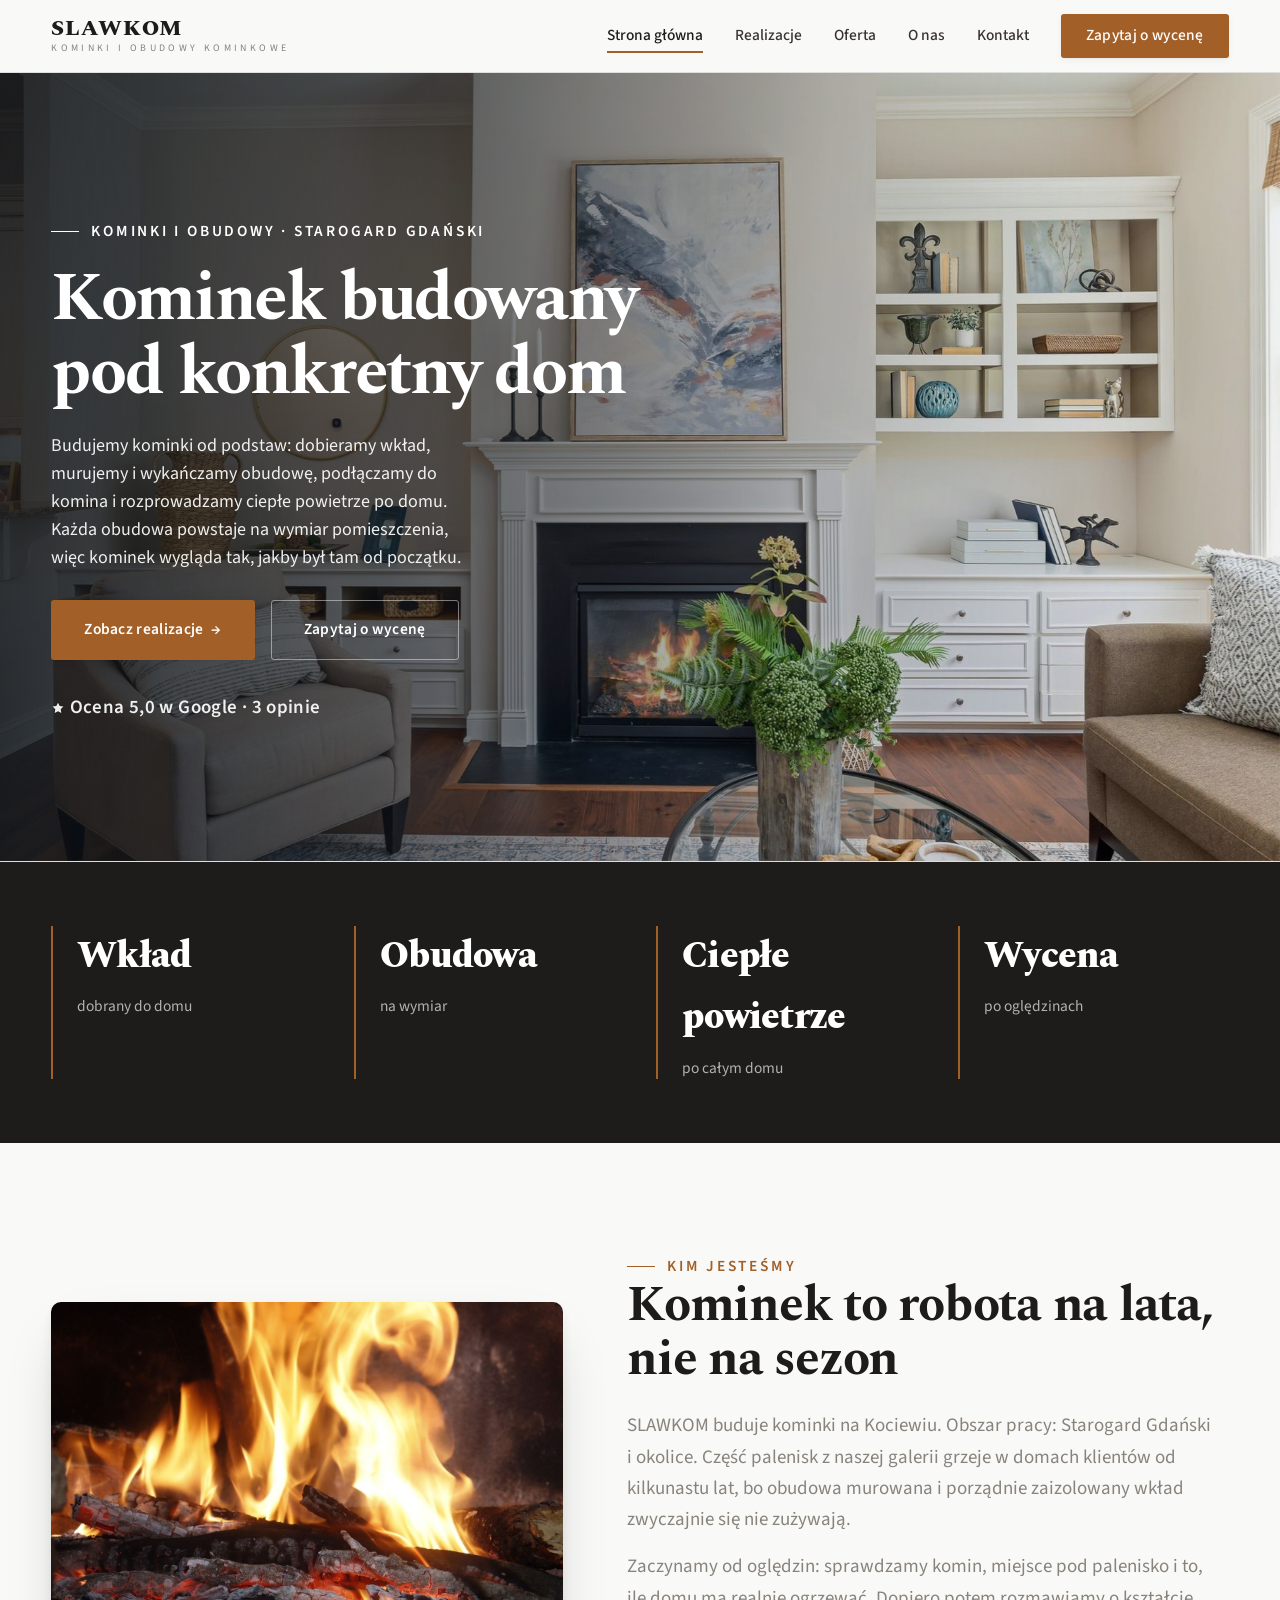
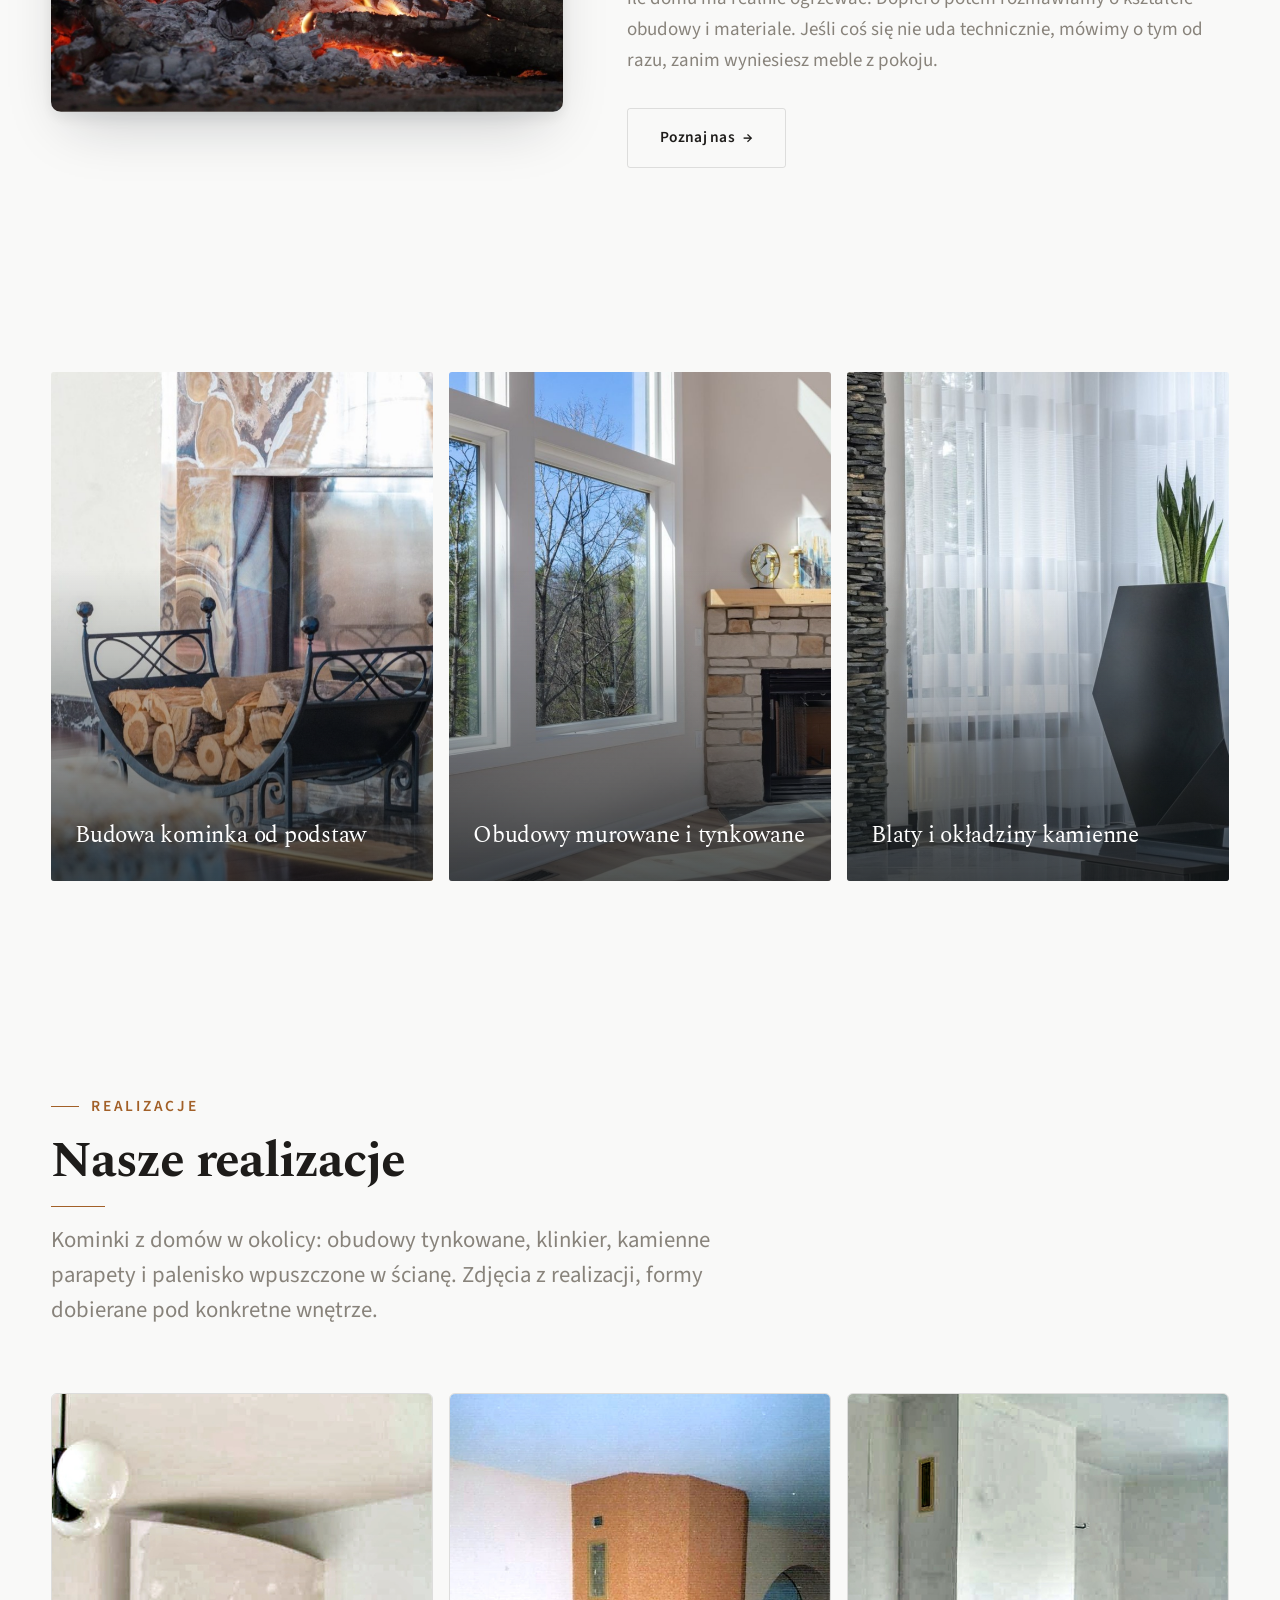
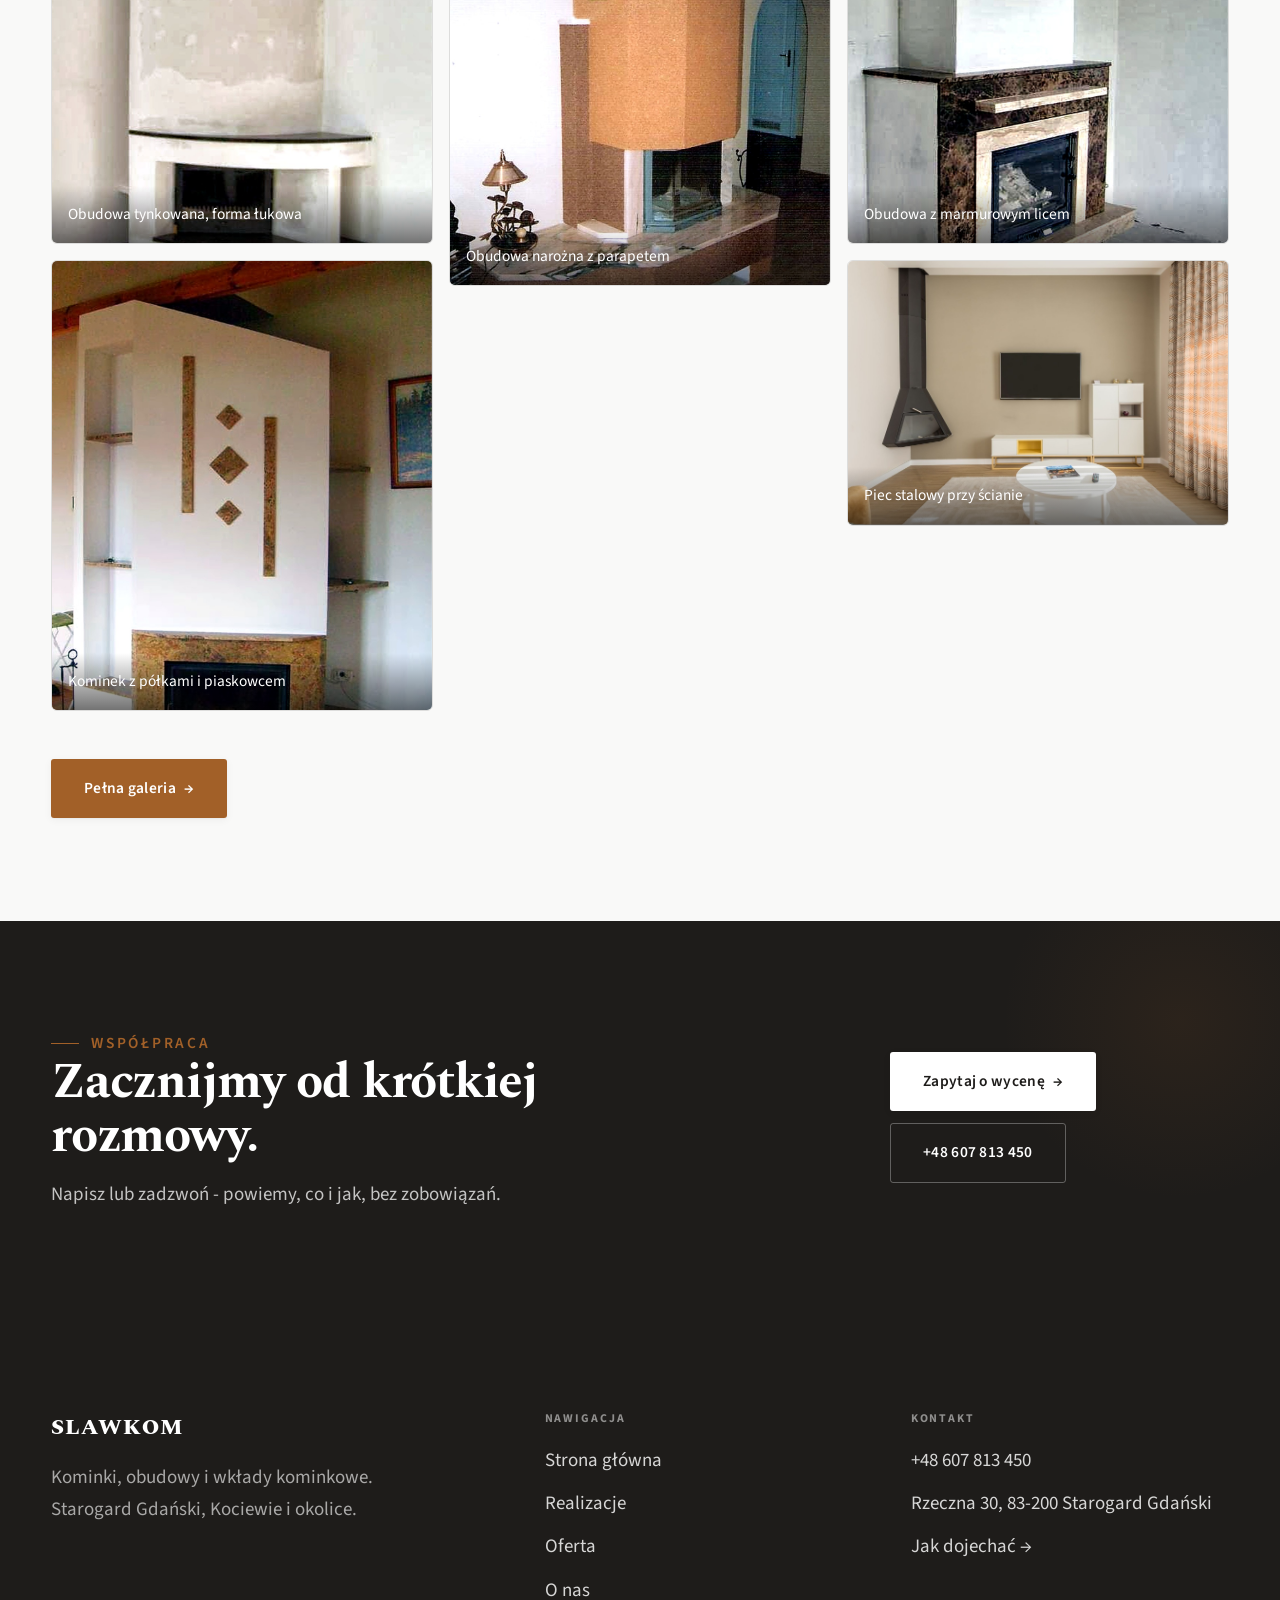
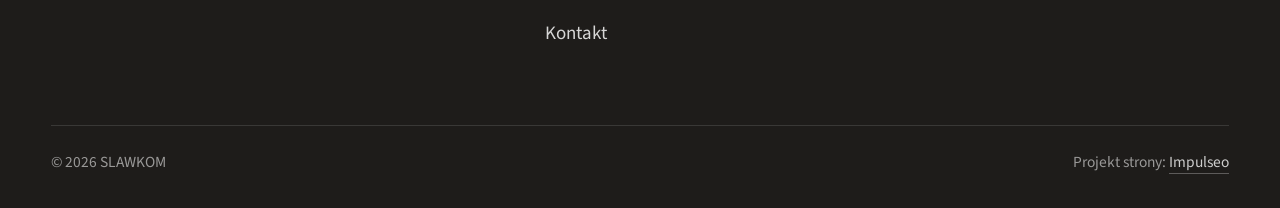
==== commit 68596e58: "Stopka: podpis Impulseo z linkiem + poprawka znikajacego napisu w naglowku" ====
--- a/index.html
+++ b/index.html
@@ -126,7 +126,7 @@
     </div>
     <div class="foot-bot">
       <span>© 2026 SLAWKOM</span>
-      <span>Projekt strony: Krzysztof Brzeziński</span>
+      <span>Projekt strony: <a class="foot-credit" href="https://impulseo.pl" target="_blank" rel="noopener">Impulseo</a></span>
     </div>
   </div>
 </footer>
--- a/assets/styles.css
+++ b/assets/styles.css
@@ -1,7 +1,7 @@
 /* ============================================================
    STOLBASZ — premium, architektoniczny B2B fit-out
    Jasna paleta, zero brązu. System wg premium-web-craft.
-   Projekt strony: Krzysztof Brzeziński
+   Projekt strony: Impulseo (impulseo.pl)
    ============================================================ */
 
 :root{
@@ -628,3 +628,64 @@
 
 /* === auto-paleta ze zdjęć klienta (dopasowanie do estetyki socials) === */
 :root{--accent:#A26028;--accent-d:#7C481A;--accent-soft:rgba(162,96,40,0.10);--paper:#F9F9F8;--paper-2:#EFEEED;--paper-3:#E8E7E5;}
+
+/* === HERO-FIT (29.07.2026) — hero DOPASOWUJE SIĘ do wysokości okna =========================
+   Zgłoszenie K. 29.07: na jego laptopie przyciski CTA w hero były ucięte dolną krawędzią
+   (Modern House). Pomiar headless (1512x879 → realny widok 792 px): dolna krawędź CTA
+   wypadała 123 px POD ekranem. Nawet przy maksymalnym oknie (982) było -20 px.
+
+   DLACZEGO POPRZEDNI FIX NIE DZIAŁAŁ: 27.07 dołożyliśmy @media(max-height:820px) — próg.
+   Widok K. ma ~792-895 px, czyli TUŻ NAD progiem → reguła w ogóle się nie włączała.
+   Progi są kruche: każdy inny laptop/dok/pasek zakładek przesuwa granicę.
+
+   ROZWIĄZANIE: zero progów. Każdy rozmiar, który decyduje o wysokości hero (typografia,
+   odstępy, padding), dostaje `min(dotychczasowa-wartość, X svh)` — czyli na wysokim ekranie
+   nic się nie zmienia, a im niższe okno, tym płynniej mniejsze. Treści NIE ucinamy.
+
+   Doklejane na SAM KONIEC styles.css (po motion) → wygrywa kaskadę, nie rusza reguł w miejscu.
+   Weryfikacja: tools-retrofit/measure_fold.py (mierzy zapas pod CTA dla 720/800/879/982). */
+
+/* ---------- HERO KINOWY (strona główna, rodziny „editorial") ---------- */
+.hero-cine .wrap{padding-block:min(var(--space-8),4svh)}
+.hero-cine .eyebrow{margin-bottom:min(var(--space-5),2svh)}
+.hero-cine h1{font-size:min(clamp(2.9rem,2rem + 4.4vw,5.2rem),7.6svh);
+  margin-bottom:min(var(--space-5),2.4svh)}
+.hero-cine .lead{font-size:min(1.125rem,2.3svh);line-height:1.55;
+  margin-bottom:min(var(--space-7),3.2svh)}
+
+/* ---------- HERO FACHOWCY — wariant A (pełny ekran) ---------- */
+.hf-panel{padding-top:min(clamp(6.5rem,13vh,9rem),11svh);
+  padding-bottom:min(clamp(2.6rem,6vh,3.6rem),4svh)}
+.hf-title{font-size:min(clamp(2.3rem,1.6rem + 3.2vw,4.3rem),7svh);
+  margin-top:min(var(--space-4),1.8svh);margin-bottom:min(var(--space-4),1.8svh)}
+.hf-lead{font-size:min(1.18rem,2.3svh);line-height:1.5}
+.hf-phone{margin-top:min(var(--space-6),2.8svh);margin-bottom:min(var(--space-5),2.2svh)}
+.hf-phone-num{font-size:min(clamp(2rem,1.5rem + 2.4vw,3.05rem),5.2svh)}
+.hf-trust{margin-top:min(var(--space-6),2.6svh);padding-top:min(var(--space-4),1.6svh)}
+
+/* Telefon: tam liczy się czytelność, nie upychanie — skalowanie wysokością wyłączone,
+   bo przy 844 px wysokości ekranu svh-limity zaczęłyby zmniejszać tekst bez potrzeby. */
+@media(max-width:680px){
+  .hero-cine h1{font-size:clamp(1.9rem,1.15rem + 4.4vw,2.7rem)}
+  .hero-cine .lead{font-size:.98rem}
+  .hf-title{font-size:clamp(2.1rem,1.6rem + 3.2vw,3rem)}
+  .hf-lead{font-size:1rem}
+  .hf-phone-num{font-size:clamp(1.9rem,1.5rem + 2.4vw,2.5rem)}
+}
+/* === /HERO-FIT === */
+
+
+/* ====== IMPULSEO-FIX-20260731 ======================================================
+   1) PODPIS w stopce jest teraz linkiem do impulseo.pl - ma być widocznie klikalny.
+   2) ŻYWY NAGŁÓWEK: warstwa przenikających kadrów (.mt-hero-layer) miała z-index:1, więc
+      lądowała NAD przyciemnieniem hero, a w rodzinie „fachowcy" nawet nad panelem z tekstem
+      (.hf-panel nie miał własnego z-index). Efekt: przy zmianie zdjęcia napis znikał i wracał.
+      Teraz warstwa idzie tam, gdzie zdjęcie tła (z-index:-2), a treść nagłówka dostaje twardy
+      z-index:3. Zmieniają się WYŁĄCZNIE zdjęcia w tle - napis stoi nieruchomo.
+      (hero-cine celowo pominięte: tam img ma z-index:0 i układ był poprawny.) */
+.foot-bot a.foot-credit{color:rgba(255,255,255,.78);text-decoration:none;border-bottom:1px solid rgba(255,255,255,.28)}
+.foot-bot a.foot-credit:hover{color:#fff;border-bottom-color:#fff}
+.hero-fach > img.mt-hero-layer,.hero-gastro > img.mt-hero-layer,.hero-auto > img.mt-hero-layer,
+.hero-dom > img.mt-hero-layer,.hero-studio > img.mt-hero-layer{z-index:-2}
+.hf-panel,.hf-inner,.hd-panel,.hk-panel,.ha-inner,.hs-inner,.hg-inner{position:relative;z-index:3}
+/* ====== koniec IMPULSEO-FIX-20260731 ====== */
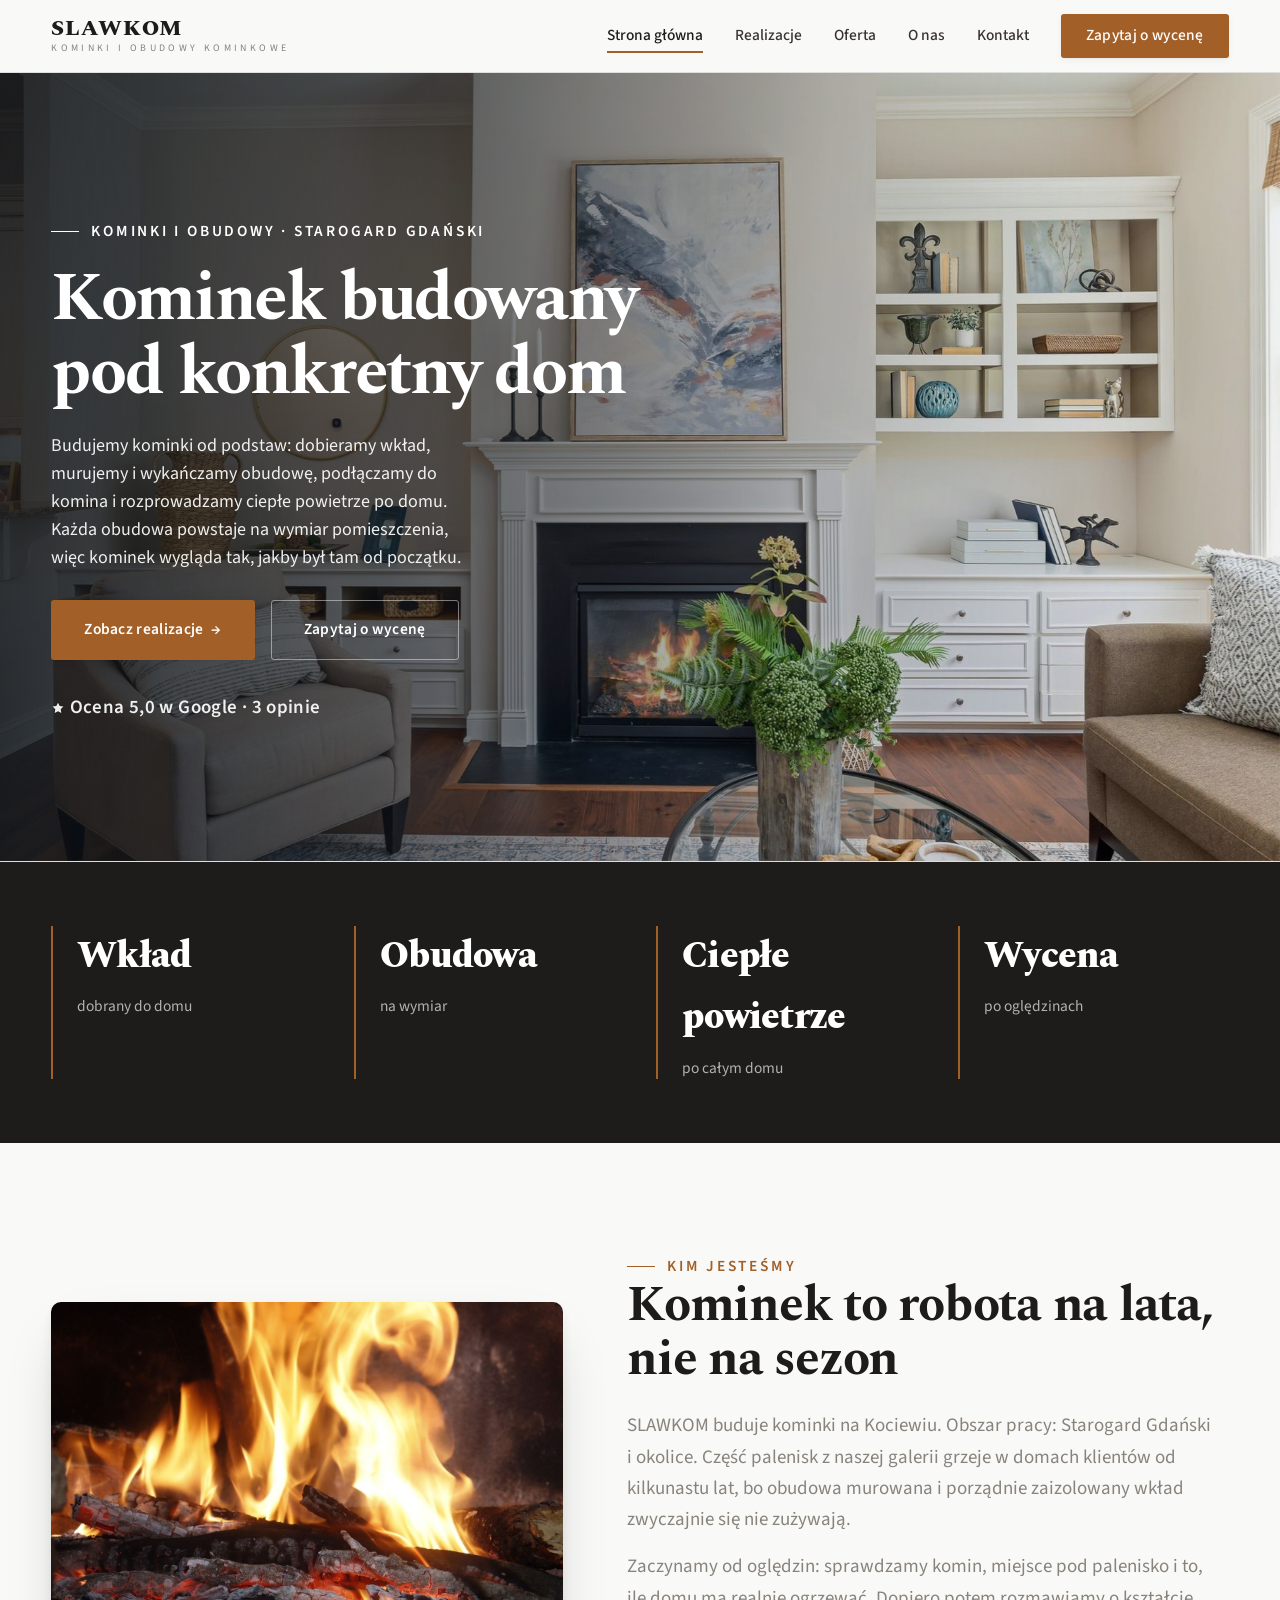
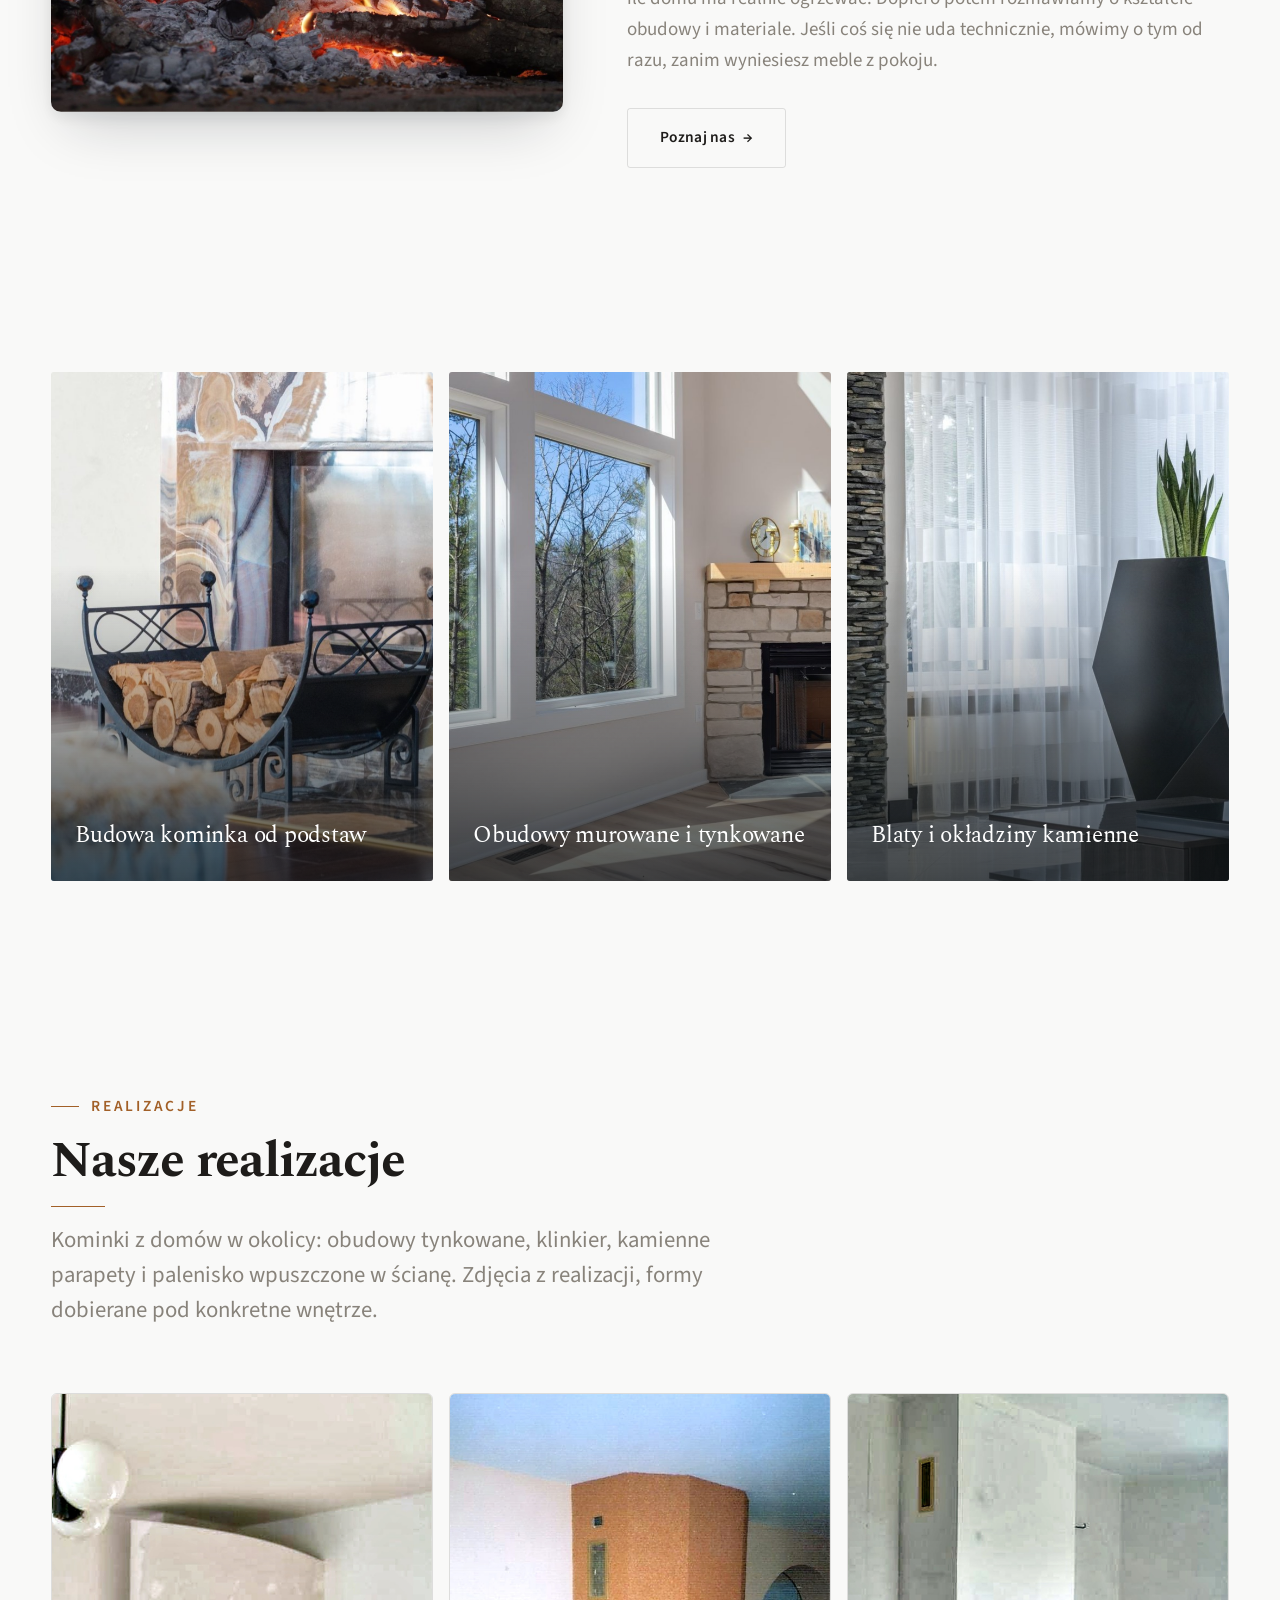
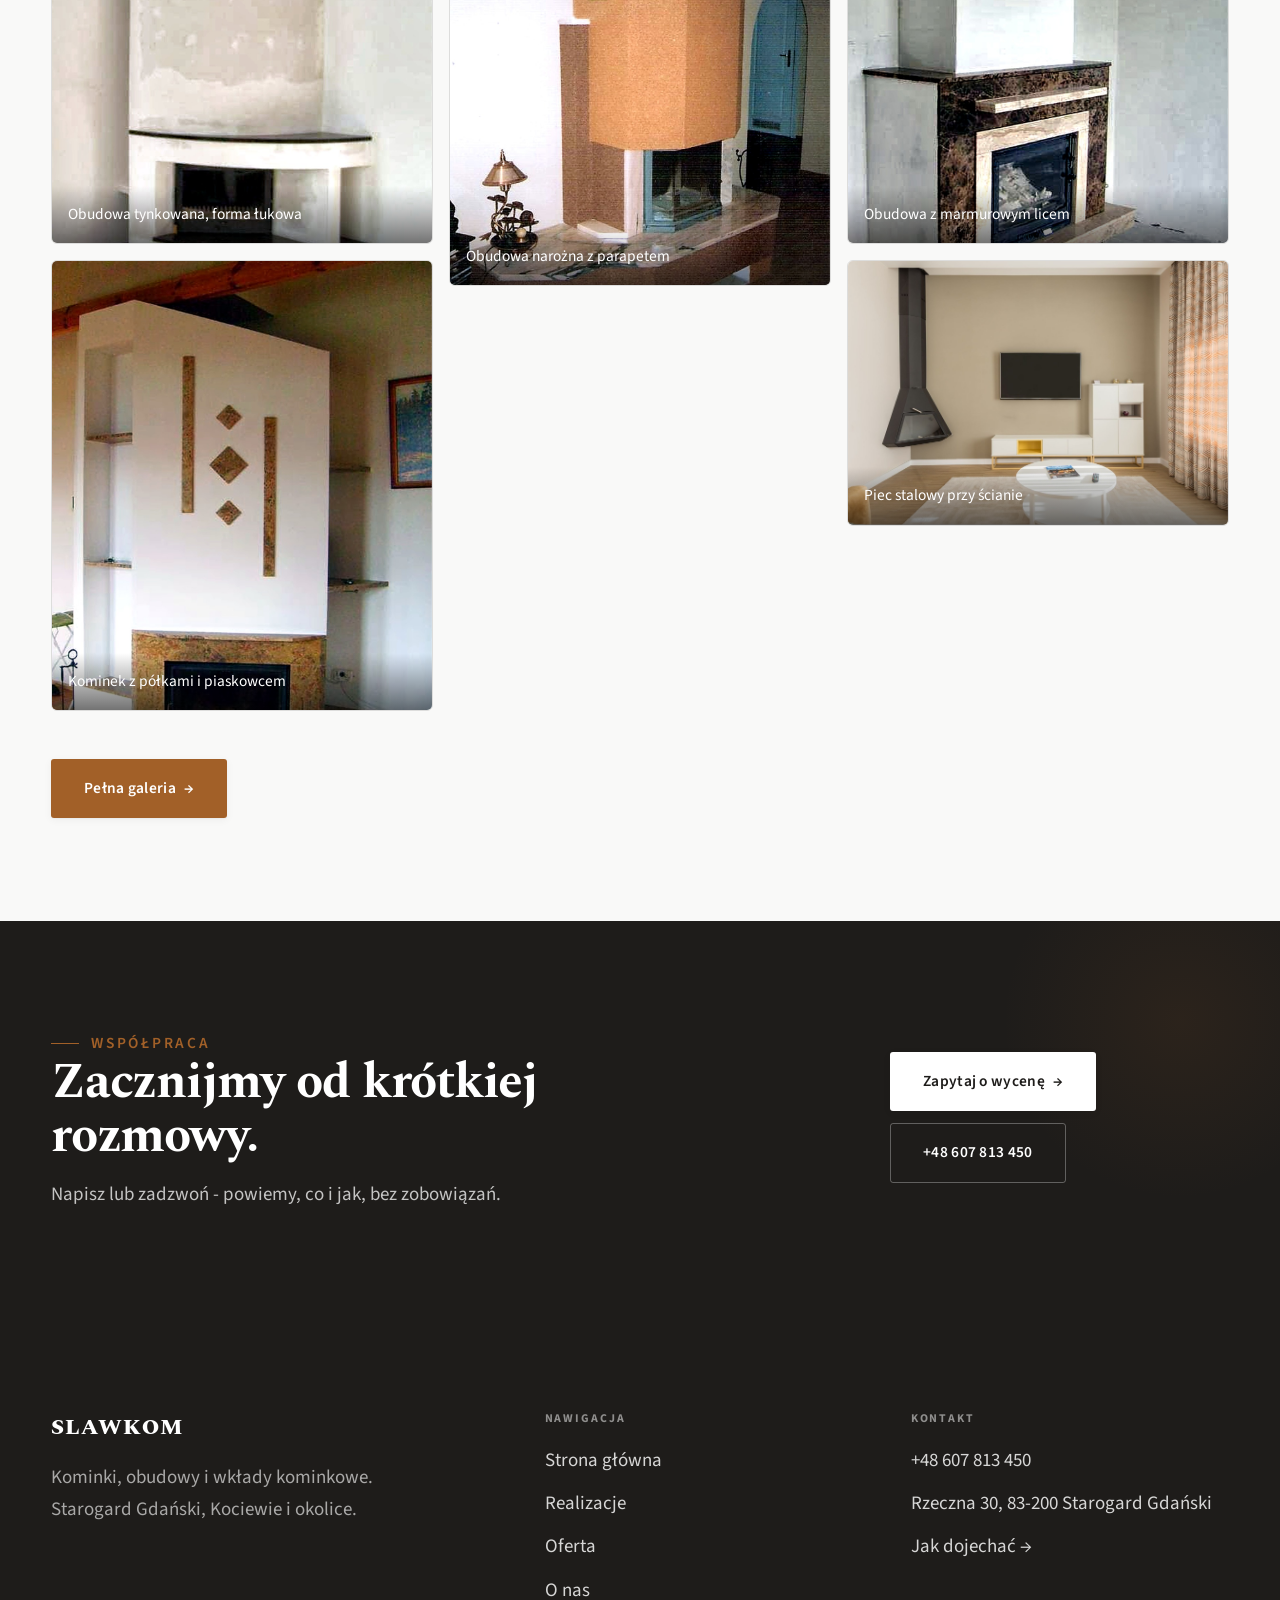
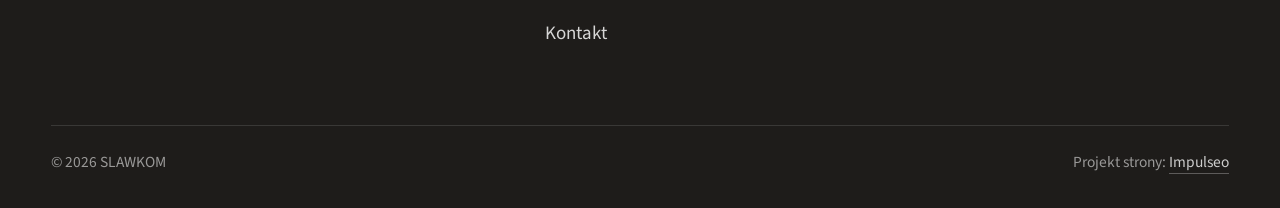
==== commit d36c0881: "Dema nie mogą wpadać do wyszukiwarek: noindex na wszystkich podstronach" ====
--- a/index.html
+++ b/index.html
@@ -1,6 +1,7 @@
 <!DOCTYPE html>
 <html lang="pl">
 <head>
+<meta name="robots" content="noindex, nofollow">
 <meta charset="UTF-8">
 <meta name="viewport" content="width=device-width, initial-scale=1.0">
 <title>SLAWKOM - Kominki, obudowy i wkłady kominkowe · Starogard Gdański</title>
